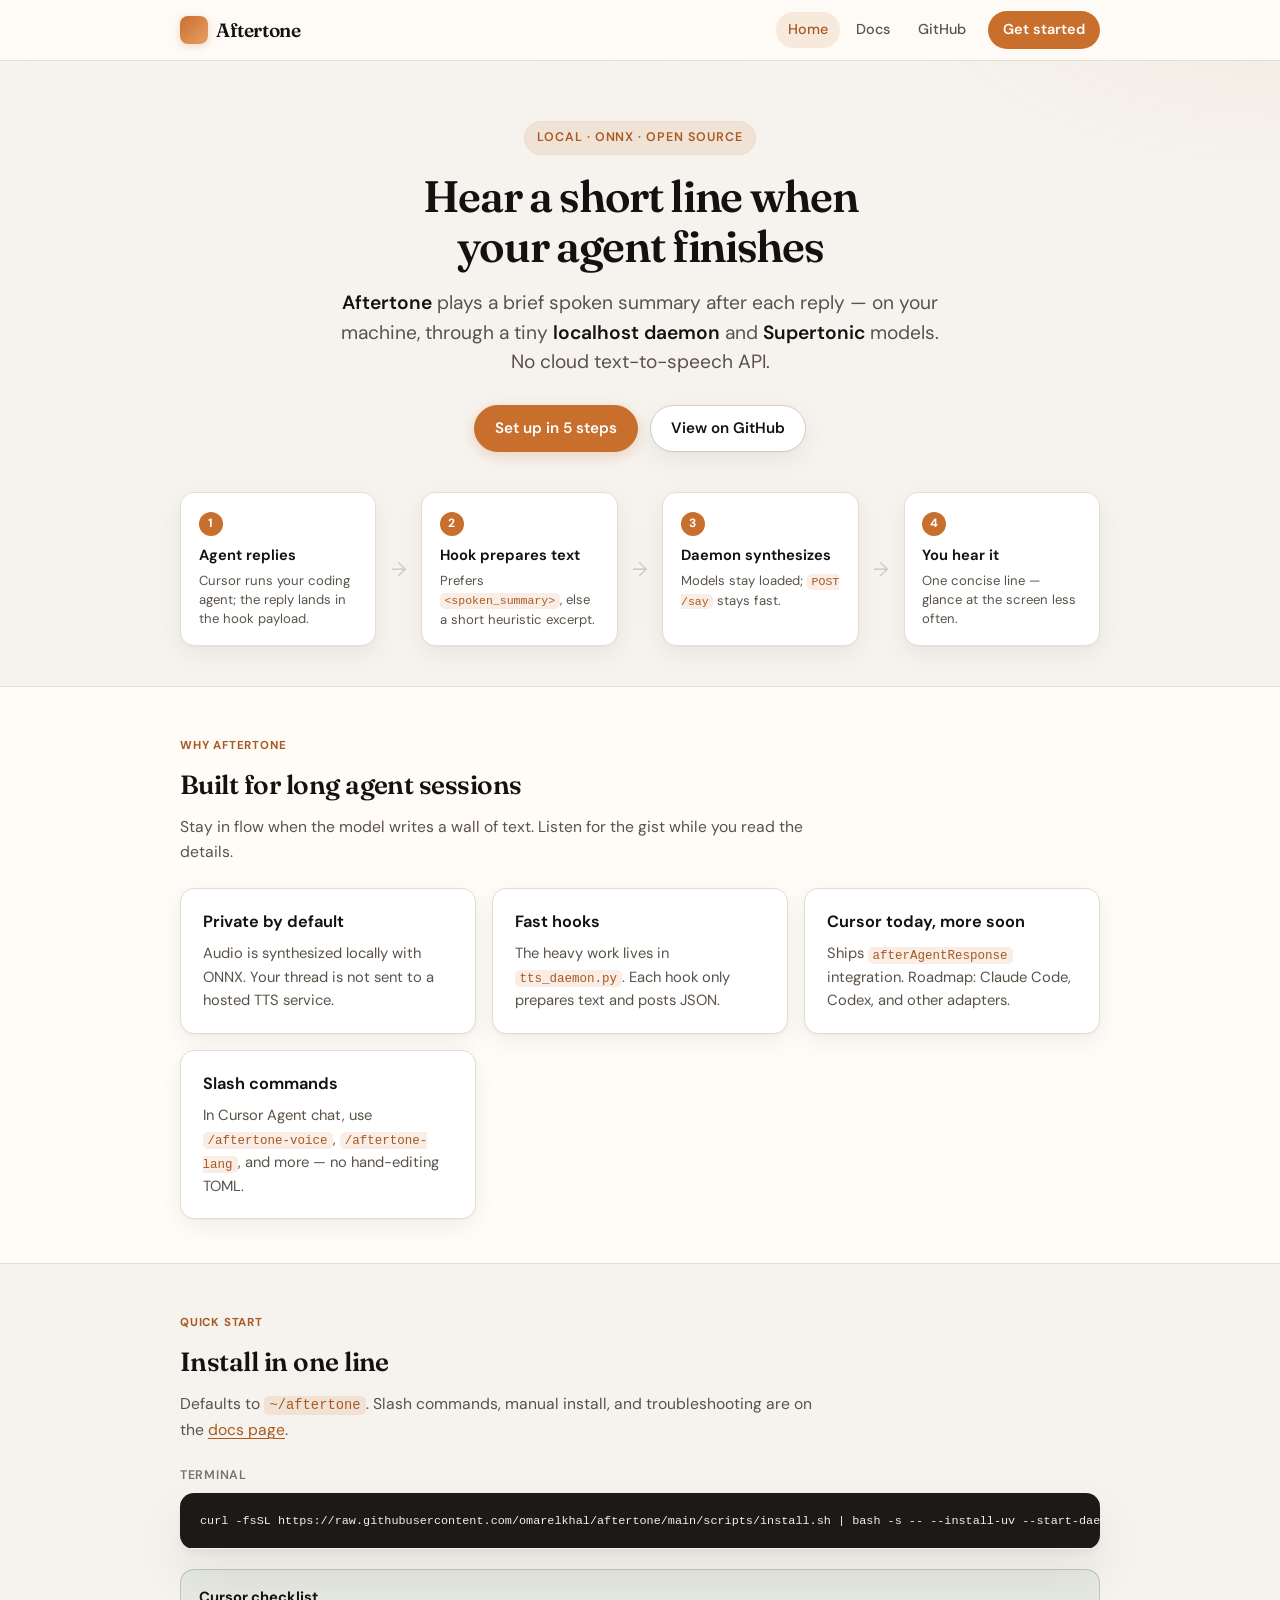
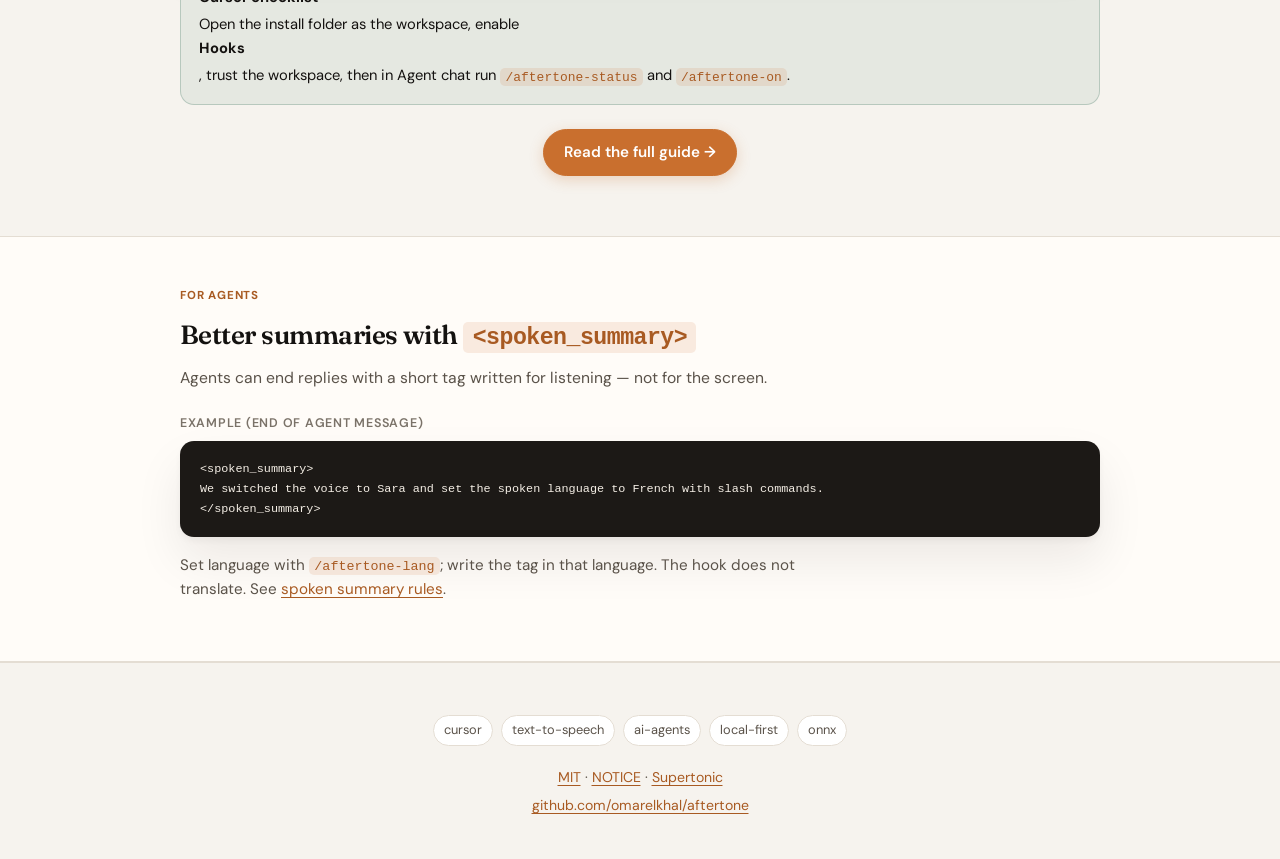
==== docs/index.html @ c8acdc8e "docs: sync README and site with one-line install and slash commands Restore control table and curl i" ====
<!DOCTYPE html>
<html lang="en">
<head>
  <meta charset="utf-8" />
  <meta name="viewport" content="width=device-width, initial-scale=1" />
  <meta name="description" content="Aftertone speaks a short local line after your AI coding agent replies. Cursor hooks, on-device Supertonic ONNX, private and fast." />
  <link rel="canonical" href="https://omarelkhal.github.io/aftertone/" />
  <meta name="theme-color" content="#c96f2e" />
  <title>Aftertone — local voice after your coding agent answers</title>
  <meta property="og:title" content="Aftertone — hear your agent after it answers" />
  <meta property="og:description" content="Local text-to-speech for coding agents. Cursor hooks, Supertonic ONNX on your machine. Open source." />
  <meta property="og:type" content="website" />
  <meta property="og:url" content="https://omarelkhal.github.io/aftertone/" />
  <meta property="og:image" content="https://raw.githubusercontent.com/omarelkhal/aftertone/main/img/aftertone-logo.png" />
  <meta name="twitter:card" content="summary_large_image" />
  <link rel="preconnect" href="https://fonts.googleapis.com" />
  <link rel="preconnect" href="https://fonts.gstatic.com" crossorigin />
  <link href="https://fonts.googleapis.com/css2?family=DM+Sans:ital,opsz,wght@0,9..40,400;0,9..40,500;0,9..40,600;0,9..40,700;1,9..40,400&family=Fraunces:opsz,wght@9..144,500;9..144,600&display=swap" rel="stylesheet" />
  <link rel="stylesheet" href="styles.css" />
  <script type="application/ld+json">
  {"@context":"https://schema.org","@type":"SoftwareApplication","name":"Aftertone","applicationCategory":"DeveloperApplication","operatingSystem":"Linux, macOS, Windows","description":"Optional local text-to-speech after AI coding agents finish a reply. Cursor hooks and a localhost ONNX daemon.","url":"https://omarelkhal.github.io/aftertone/","codeRepository":"https://github.com/omarelkhal/aftertone","license":"https://github.com/omarelkhal/aftertone/blob/main/LICENSE","isAccessibleForFree":true}
  </script>
</head>
<body>
  <header class="site-header">
    <div class="wrap nav">
      <a class="brand" href="index.html">
        <span class="brand-mark" aria-hidden="true"></span>
        Aftertone
      </a>
      <nav class="nav-links" aria-label="Primary">
        <a class="is-active" href="index.html">Home</a>
        <a href="docs.html">Docs</a>
        <a href="https://github.com/omarelkhal/aftertone">GitHub</a>
        <a class="nav-cta" href="docs.html#getting-started">Get started</a>
      </nav>
    </div>
  </header>

  <main>
    <div class="wrap hero">
      <img
        class="hero-logo"
        src="https://raw.githubusercontent.com/omarelkhal/aftertone/main/img/aftertone-logo.png"
        alt="Aftertone"
        width="400"
        height="100"
        loading="eager"
        onerror="this.style.display='none'"
      />
      <p class="hero-badge">Local · ONNX · Open source</p>
      <h1>Hear a short line when your agent finishes</h1>
      <p class="lead">
        <strong>Aftertone</strong> plays a brief spoken summary after each reply — on your machine, through a tiny
        <strong>localhost daemon</strong> and <strong>Supertonic</strong> models. No cloud text-to-speech API.
      </p>
      <div class="cta-row">
        <a class="btn btn-primary" href="docs.html#getting-started">Set up in 5 steps</a>
        <a class="btn btn-ghost" href="https://github.com/omarelkhal/aftertone">View on GitHub</a>
      </div>

      <div class="flow-strip flow-strip--linear" aria-label="How it works">
        <div class="flow-step">
          <span class="flow-step-num">1</span>
          <h3>Agent replies</h3>
          <p>Cursor runs your coding agent; the reply lands in the hook payload.</p>
        </div>
        <span class="flow-arrow" aria-hidden="true">→</span>
        <div class="flow-step">
          <span class="flow-step-num">2</span>
          <h3>Hook prepares text</h3>
          <p>Prefers <code>&lt;spoken_summary&gt;</code>, else a short heuristic excerpt.</p>
        </div>
        <span class="flow-arrow" aria-hidden="true">→</span>
        <div class="flow-step">
          <span class="flow-step-num">3</span>
          <h3>Daemon synthesizes</h3>
          <p>Models stay loaded; <code>POST /say</code> stays fast.</p>
        </div>
        <span class="flow-arrow" aria-hidden="true">→</span>
        <div class="flow-step">
          <span class="flow-step-num">4</span>
          <h3>You hear it</h3>
          <p>One concise line — glance at the screen less often.</p>
        </div>
      </div>
    </div>

    <section class="alt">
      <div class="wrap">
        <div class="section-head">
          <span class="pill">Why Aftertone</span>
          <h2>Built for long agent sessions</h2>
          <p>Stay in flow when the model writes a wall of text. Listen for the gist while you read the details.</p>
        </div>
        <div class="cards">
          <article class="card">
            <h3>Private by default</h3>
            <p>Audio is synthesized locally with ONNX. Your thread is not sent to a hosted TTS service.</p>
          </article>
          <article class="card">
            <h3>Fast hooks</h3>
            <p>The heavy work lives in <code>tts_daemon.py</code>. Each hook only prepares text and posts JSON.</p>
          </article>
          <article class="card">
            <h3>Cursor today, more soon</h3>
            <p>Ships <code>afterAgentResponse</code> integration. Roadmap: Claude Code, Codex, and other adapters.</p>
          </article>
          <article class="card">
            <h3>Slash commands</h3>
            <p>In Cursor Agent chat, use <code>/aftertone-voice</code>, <code>/aftertone-lang</code>, and more — no hand-editing TOML.</p>
          </article>
        </div>
      </div>
    </section>

    <section>
      <div class="wrap">
        <div class="section-head">
          <span class="pill">Quick start</span>
          <h2>Install in one line</h2>
          <p>Defaults to <code>~/aftertone</code>. Slash commands, manual install, and troubleshooting are on the <a href="docs.html">docs page</a>.</p>
        </div>
        <div class="code-block">
          <div class="code-label">Terminal</div>
          <pre><code>curl -fsSL https://raw.githubusercontent.com/omarelkhal/aftertone/main/scripts/install.sh | bash -s -- --install-uv --start-daemon</code></pre>
        </div>
        <div class="callout callout-tip">
          <strong>Cursor checklist</strong>
          Open the install folder as the workspace, enable <strong>Hooks</strong>, trust the workspace, then in Agent chat run <code>/aftertone-status</code> and <code>/aftertone-on</code>.
        </div>
        <p style="text-align: center; margin-top: 1.5rem;">
          <a class="btn btn-primary" href="docs.html">Read the full guide →</a>
        </p>
      </div>
    </section>

    <section class="alt">
      <div class="wrap">
        <div class="section-head">
          <span class="pill">For agents</span>
          <h2>Better summaries with <code>&lt;spoken_summary&gt;</code></h2>
          <p>Agents can end replies with a short tag written for listening — not for the screen.</p>
        </div>
        <div class="code-block">
          <div class="code-label">Example (end of agent message)</div>
          <pre><code>&lt;spoken_summary&gt;
We switched the voice to Sara and set the spoken language to French with slash commands.
&lt;/spoken_summary&gt;</code></pre>
        </div>
        <p style="color: var(--muted); font-size: 0.95rem; max-width: 40rem;">
          Set language with <code>/aftertone-lang</code>; write the tag in that language. The hook does not translate.
          See <a href="docs.html#spoken-summary">spoken summary rules</a>.
        </p>
      </div>
    </section>
  </main>

  <footer class="site-footer">
    <div class="wrap">
      <nav class="topic-tags" aria-label="Topics">
        <a href="https://github.com/topics/cursor">cursor</a>
        <a href="https://github.com/topics/text-to-speech">text-to-speech</a>
        <a href="https://github.com/topics/ai-agents">ai-agents</a>
        <a href="https://github.com/topics/local-first">local-first</a>
        <a href="https://github.com/topics/onnx">onnx</a>
      </nav>
      <p style="margin-top: 1.25rem;">
        <a href="https://github.com/omarelkhal/aftertone/blob/main/LICENSE">MIT</a>
        · <a href="https://github.com/omarelkhal/aftertone/blob/main/NOTICE">NOTICE</a>
        · <a href="https://github.com/supertone-inc/supertonic">Supertonic</a>
      </p>
      <p><a href="https://github.com/omarelkhal/aftertone">github.com/omarelkhal/aftertone</a></p>
    </div>
  </footer>
</body>
</html>
---- docs/styles.css ----
:root {
  --bg: #f6f3ee;
  --bg-elevated: #fffcf8;
  --fg: #141210;
  --muted: #5a5249;
  --muted-soft: #7a7268;
  --accent: #c96f2e;
  --accent-hover: #a85a22;
  --accent-soft: rgba(201, 111, 46, 0.12);
  --accent-glow: rgba(201, 111, 46, 0.25);
  --card: #ffffff;
  --border: #e4ddd3;
  --border-strong: #d4cbc0;
  --code-bg: #1c1916;
  --code-fg: #f5efe6;
  --success: #2d6a4f;
  --radius: 14px;
  --radius-sm: 8px;
  --shadow: 0 1px 2px rgba(20, 18, 16, 0.04), 0 8px 24px rgba(20, 18, 16, 0.06);
  --shadow-lg: 0 4px 6px rgba(20, 18, 16, 0.04), 0 24px 48px rgba(20, 18, 16, 0.08);
  --font: "DM Sans", ui-sans-serif, system-ui, "Segoe UI", Roboto, Ubuntu, sans-serif;
  --font-display: "Fraunces", Georgia, "Times New Roman", serif;
  --mono: ui-monospace, "Cascadia Code", "SF Mono", Menlo, Consolas, monospace;
  --max: 920px;
  --nav-h: 3.75rem;
}

*,
*::before,
*::after {
  box-sizing: border-box;
}

html {
  scroll-behavior: smooth;
}

body {
  margin: 0;
  font-family: var(--font);
  font-size: 1rem;
  background: var(--bg);
  color: var(--fg);
  line-height: 1.6;
  -webkit-font-smoothing: antialiased;
}

body::before {
  content: "";
  position: fixed;
  inset: 0;
  background:
    radial-gradient(ellipse 80% 50% at 50% -20%, var(--accent-glow), transparent 55%),
    radial-gradient(ellipse 60% 40% at 100% 0%, rgba(201, 111, 46, 0.06), transparent 50%);
  pointer-events: none;
  z-index: -1;
}

a {
  color: var(--accent-hover);
  text-decoration-thickness: 1px;
  text-underline-offset: 3px;
}

a:hover {
  color: var(--accent);
}

img {
  max-width: 100%;
  height: auto;
}

.wrap {
  width: min(100% - 2.5rem, var(--max));
  margin-inline: auto;
}

/* Header */
.site-header {
  position: sticky;
  top: 0;
  z-index: 100;
  border-bottom: 1px solid var(--border);
  background: rgba(255, 252, 248, 0.88);
  backdrop-filter: blur(12px);
}

.nav {
  display: flex;
  align-items: center;
  justify-content: space-between;
  gap: 1rem;
  min-height: var(--nav-h);
}

.brand {
  display: flex;
  align-items: center;
  gap: 0.5rem;
  font-family: var(--font-display);
  font-weight: 600;
  font-size: 1.2rem;
  letter-spacing: -0.02em;
  color: var(--fg);
  text-decoration: none;
}

.brand:hover {
  color: var(--accent-hover);
}

.brand-mark {
  width: 28px;
  height: 28px;
  border-radius: 8px;
  background: linear-gradient(135deg, var(--accent), #e8a066);
  box-shadow: 0 2px 8px var(--accent-glow);
}

.nav-links {
  display: flex;
  align-items: center;
  gap: 0.25rem;
  flex-wrap: wrap;
}

.nav-links a {
  padding: 0.4rem 0.75rem;
  border-radius: 999px;
  font-size: 0.9rem;
  font-weight: 500;
  text-decoration: none;
  color: var(--muted);
}

.nav-links a:hover {
  color: var(--fg);
  background: var(--accent-soft);
}

.nav-links a.is-active {
  color: var(--accent-hover);
  background: var(--accent-soft);
}

.nav-cta {
  margin-left: 0.35rem;
  padding: 0.45rem 0.95rem !important;
  background: var(--accent) !important;
  color: #fff !important;
  font-weight: 600 !important;
}

.nav-cta:hover {
  filter: brightness(1.06);
  color: #fff !important;
}

/* Hero */
.hero {
  padding: 3rem 0 2.5rem;
  text-align: center;
}

.hero-logo {
  max-width: min(400px, 88vw);
  margin: 0 auto 1.5rem;
  filter: drop-shadow(0 8px 24px rgba(20, 18, 16, 0.08));
}

.hero-badge {
  display: inline-flex;
  align-items: center;
  gap: 0.4rem;
  font-size: 0.78rem;
  font-weight: 600;
  text-transform: uppercase;
  letter-spacing: 0.08em;
  color: var(--accent-hover);
  background: var(--accent-soft);
  border: 1px solid var(--border);
  padding: 0.35rem 0.75rem;
  border-radius: 999px;
  margin-bottom: 1rem;
}

.hero h1 {
  font-family: var(--font-display);
  font-size: clamp(2rem, 5vw, 2.75rem);
  font-weight: 600;
  letter-spacing: -0.03em;
  line-height: 1.15;
  margin: 0 0 1rem;
  max-width: 18ch;
  margin-inline: auto;
}

.hero .lead {
  font-size: clamp(1.05rem, 2.5vw, 1.2rem);
  color: var(--muted);
  max-width: 38rem;
  margin: 0 auto 1.75rem;
  line-height: 1.55;
}

.hero .lead strong {
  color: var(--fg);
  font-weight: 600;
}

.cta-row {
  display: flex;
  gap: 0.75rem;
  justify-content: center;
  flex-wrap: wrap;
  margin-bottom: 2.5rem;
}

.btn {
  display: inline-flex;
  align-items: center;
  justify-content: center;
  gap: 0.35rem;
  padding: 0.65rem 1.25rem;
  border-radius: 999px;
  font-weight: 600;
  font-size: 0.95rem;
  border: 1px solid transparent;
  text-decoration: none;
  transition: transform 0.15s ease, filter 0.15s ease, box-shadow 0.15s ease;
}

.btn:hover {
  transform: translateY(-1px);
}

.btn-primary {
  background: var(--accent);
  color: #fff;
  border-color: var(--accent);
  box-shadow: 0 4px 14px var(--accent-glow);
}

.btn-primary:hover {
  color: #fff;
  filter: brightness(1.05);
}

.btn-ghost {
  background: var(--card);
  border-color: var(--border-strong);
  color: var(--fg);
  box-shadow: var(--shadow);
}

.btn-ghost:hover {
  border-color: var(--accent);
  color: var(--accent-hover);
}

/* Flow strip */
.flow-strip {
  display: grid;
  grid-template-columns: repeat(auto-fit, minmax(140px, 1fr));
  gap: 0.75rem;
  text-align: left;
  margin-top: 0.5rem;
}

.flow-step {
  background: var(--card);
  border: 1px solid var(--border);
  border-radius: var(--radius);
  padding: 1rem 1.1rem;
  box-shadow: var(--shadow);
  position: relative;
}

.flow-step-num {
  display: inline-flex;
  align-items: center;
  justify-content: center;
  width: 1.5rem;
  height: 1.5rem;
  font-size: 0.75rem;
  font-weight: 700;
  background: var(--accent);
  color: #fff;
  border-radius: 50%;
  margin-bottom: 0.5rem;
}

.flow-step h3 {
  margin: 0 0 0.25rem;
  font-size: 0.92rem;
  font-weight: 650;
}

.flow-step p {
  margin: 0;
  font-size: 0.82rem;
  color: var(--muted);
  line-height: 1.45;
}

.flow-arrow {
  display: none;
}

@media (min-width: 720px) {
  .flow-strip--linear {
    grid-template-columns: 1fr auto 1fr auto 1fr auto 1fr;
    align-items: stretch;
  }

  .flow-arrow {
    display: flex;
    align-items: center;
    color: var(--border-strong);
    font-size: 1.25rem;
    padding: 0 0.15rem;
  }
}

/* Sections */
section {
  padding: 2.75rem 0;
}

section.alt {
  background: var(--bg-elevated);
  border-block: 1px solid var(--border);
}

.section-head {
  margin-bottom: 1.5rem;
}

.section-head h2 {
  font-family: var(--font-display);
  font-size: clamp(1.35rem, 3vw, 1.65rem);
  font-weight: 600;
  letter-spacing: -0.02em;
  margin: 0 0 0.5rem;
}

.section-head p {
  margin: 0;
  color: var(--muted);
  max-width: 40rem;
  font-size: 0.98rem;
}

.pill {
  display: inline-block;
  font-size: 0.72rem;
  font-weight: 700;
  text-transform: uppercase;
  letter-spacing: 0.07em;
  color: var(--accent-hover);
  margin-bottom: 0.5rem;
}

.cards {
  display: grid;
  grid-template-columns: repeat(auto-fit, minmax(260px, 1fr));
  gap: 1rem;
}

.card {
  background: var(--card);
  border: 1px solid var(--border);
  border-radius: var(--radius);
  padding: 1.25rem 1.35rem;
  box-shadow: var(--shadow);
}

.card h3 {
  margin: 0 0 0.45rem;
  font-size: 1.02rem;
  font-weight: 650;
}

.card p {
  margin: 0;
  font-size: 0.92rem;
  color: var(--muted);
}

.card code {
  font-size: 0.85em;
}

/* Code */
pre {
  font-family: var(--mono);
  font-size: 0.84rem;
  background: var(--code-bg);
  color: var(--code-fg);
  padding: 1.1rem 1.25rem;
  border-radius: var(--radius);
  overflow-x: auto;
  margin: 0;
  line-height: 1.5;
  box-shadow: var(--shadow-lg);
}

pre .comment {
  color: #9a8f82;
}

code {
  font-family: var(--mono);
  font-size: 0.88em;
  background: var(--accent-soft);
  color: var(--accent-hover);
  padding: 0.12em 0.4em;
  border-radius: 5px;
}

pre code {
  background: none;
  color: inherit;
  padding: 0;
}

.code-block {
  margin: 1rem 0;
}

.code-label {
  font-size: 0.78rem;
  font-weight: 600;
  text-transform: uppercase;
  letter-spacing: 0.06em;
  color: var(--muted-soft);
  margin-bottom: 0.45rem;
}

/* Steps (docs) */
.steps {
  list-style: none;
  margin: 0;
  padding: 0;
  counter-reset: step;
}

.step {
  counter-increment: step;
  display: grid;
  grid-template-columns: auto 1fr;
  gap: 1rem 1.25rem;
  padding: 1.5rem 0;
  border-bottom: 1px solid var(--border);
}

.step:last-child {
  border-bottom: none;
}

.step::before {
  content: counter(step);
  display: flex;
  align-items: center;
  justify-content: center;
  width: 2.25rem;
  height: 2.25rem;
  font-weight: 700;
  font-size: 0.95rem;
  background: var(--accent);
  color: #fff;
  border-radius: 50%;
  flex-shrink: 0;
}

.step-body h3 {
  margin: 0 0 0.35rem;
  font-size: 1.1rem;
  font-weight: 650;
}

.step-body p {
  margin: 0 0 0.75rem;
  color: var(--muted);
  font-size: 0.95rem;
}

.step-body p:last-child {
  margin-bottom: 0;
}

/* Tables */
.table-wrap {
  overflow-x: auto;
  border: 1px solid var(--border);
  border-radius: var(--radius);
  background: var(--card);
  box-shadow: var(--shadow);
}

table {
  width: 100%;
  border-collapse: collapse;
  font-size: 0.9rem;
}

th,
td {
  padding: 0.75rem 1rem;
  text-align: left;
  border-bottom: 1px solid var(--border);
}

th {
  font-weight: 650;
  background: var(--bg);
  font-size: 0.82rem;
  text-transform: uppercase;
  letter-spacing: 0.04em;
  color: var(--muted);
}

tr:last-child td {
  border-bottom: none;
}

/* Callouts */
.callout {
  border-radius: var(--radius);
  padding: 1rem 1.15rem;
  margin: 1.25rem 0;
  font-size: 0.92rem;
  border: 1px solid var(--border);
}

.callout-tip {
  background: rgba(45, 106, 79, 0.08);
  border-color: rgba(45, 106, 79, 0.25);
}

.callout-warn {
  background: var(--accent-soft);
  border-color: rgba(201, 111, 46, 0.35);
}

.callout strong {
  display: block;
  margin-bottom: 0.25rem;
  color: var(--fg);
}

/* Docs layout */
.docs-layout {
  display: grid;
  gap: 2rem;
  padding: 2rem 0 3rem;
}

@media (min-width: 800px) {
  .docs-layout {
    grid-template-columns: 200px 1fr;
    align-items: start;
  }
}

.docs-sidebar {
  position: sticky;
  top: calc(var(--nav-h) + 1rem);
}

.docs-sidebar nav {
  display: flex;
  flex-direction: column;
  gap: 0.15rem;
  font-size: 0.88rem;
}

.docs-sidebar a {
  padding: 0.35rem 0.6rem;
  border-radius: var(--radius-sm);
  text-decoration: none;
  color: var(--muted);
}

.docs-sidebar a:hover {
  background: var(--accent-soft);
  color: var(--fg);
}

.docs-main h1 {
  font-family: var(--font-display);
  font-size: clamp(1.75rem, 4vw, 2.25rem);
  margin: 0 0 0.5rem;
  letter-spacing: -0.03em;
}

.docs-main .docs-intro {
  color: var(--muted);
  font-size: 1.05rem;
  margin: 0 0 2rem;
  max-width: 42rem;
}

.docs-main h2 {
  font-family: var(--font-display);
  font-size: 1.35rem;
  margin: 2.25rem 0 0.75rem;
  padding-top: 0.5rem;
  scroll-margin-top: calc(var(--nav-h) + 1rem);
}

.docs-main h2:first-of-type {
  margin-top: 0;
}

/* Footer */
.site-footer {
  border-top: 1px solid var(--border);
  padding: 2rem 0 2.5rem;
  font-size: 0.88rem;
  color: var(--muted);
  text-align: center;
}

.site-footer p {
  margin: 0.35rem 0;
}

.topic-tags {
  display: flex;
  flex-wrap: wrap;
  gap: 0.45rem;
  justify-content: center;
  margin: 1.25rem 0 0;
}

.topic-tags a {
  font-size: 0.8rem;
  padding: 0.28rem 0.65rem;
  border-radius: 999px;
  border: 1px solid var(--border);
  background: var(--card);
  text-decoration: none;
  color: var(--muted);
}

.topic-tags a:hover {
  border-color: var(--accent);
  color: var(--accent-hover);
}

/* Page hero (docs) */
.page-hero {
  padding: 2rem 0 1rem;
  border-bottom: 1px solid var(--border);
  background: var(--bg-elevated);
}

.page-hero h1 {
  font-family: var(--font-display);
  font-size: clamp(1.65rem, 4vw, 2rem);
  margin: 0 0 0.4rem;
}

.page-hero p {
  margin: 0;
  color: var(--muted);
  max-width: 36rem;
}
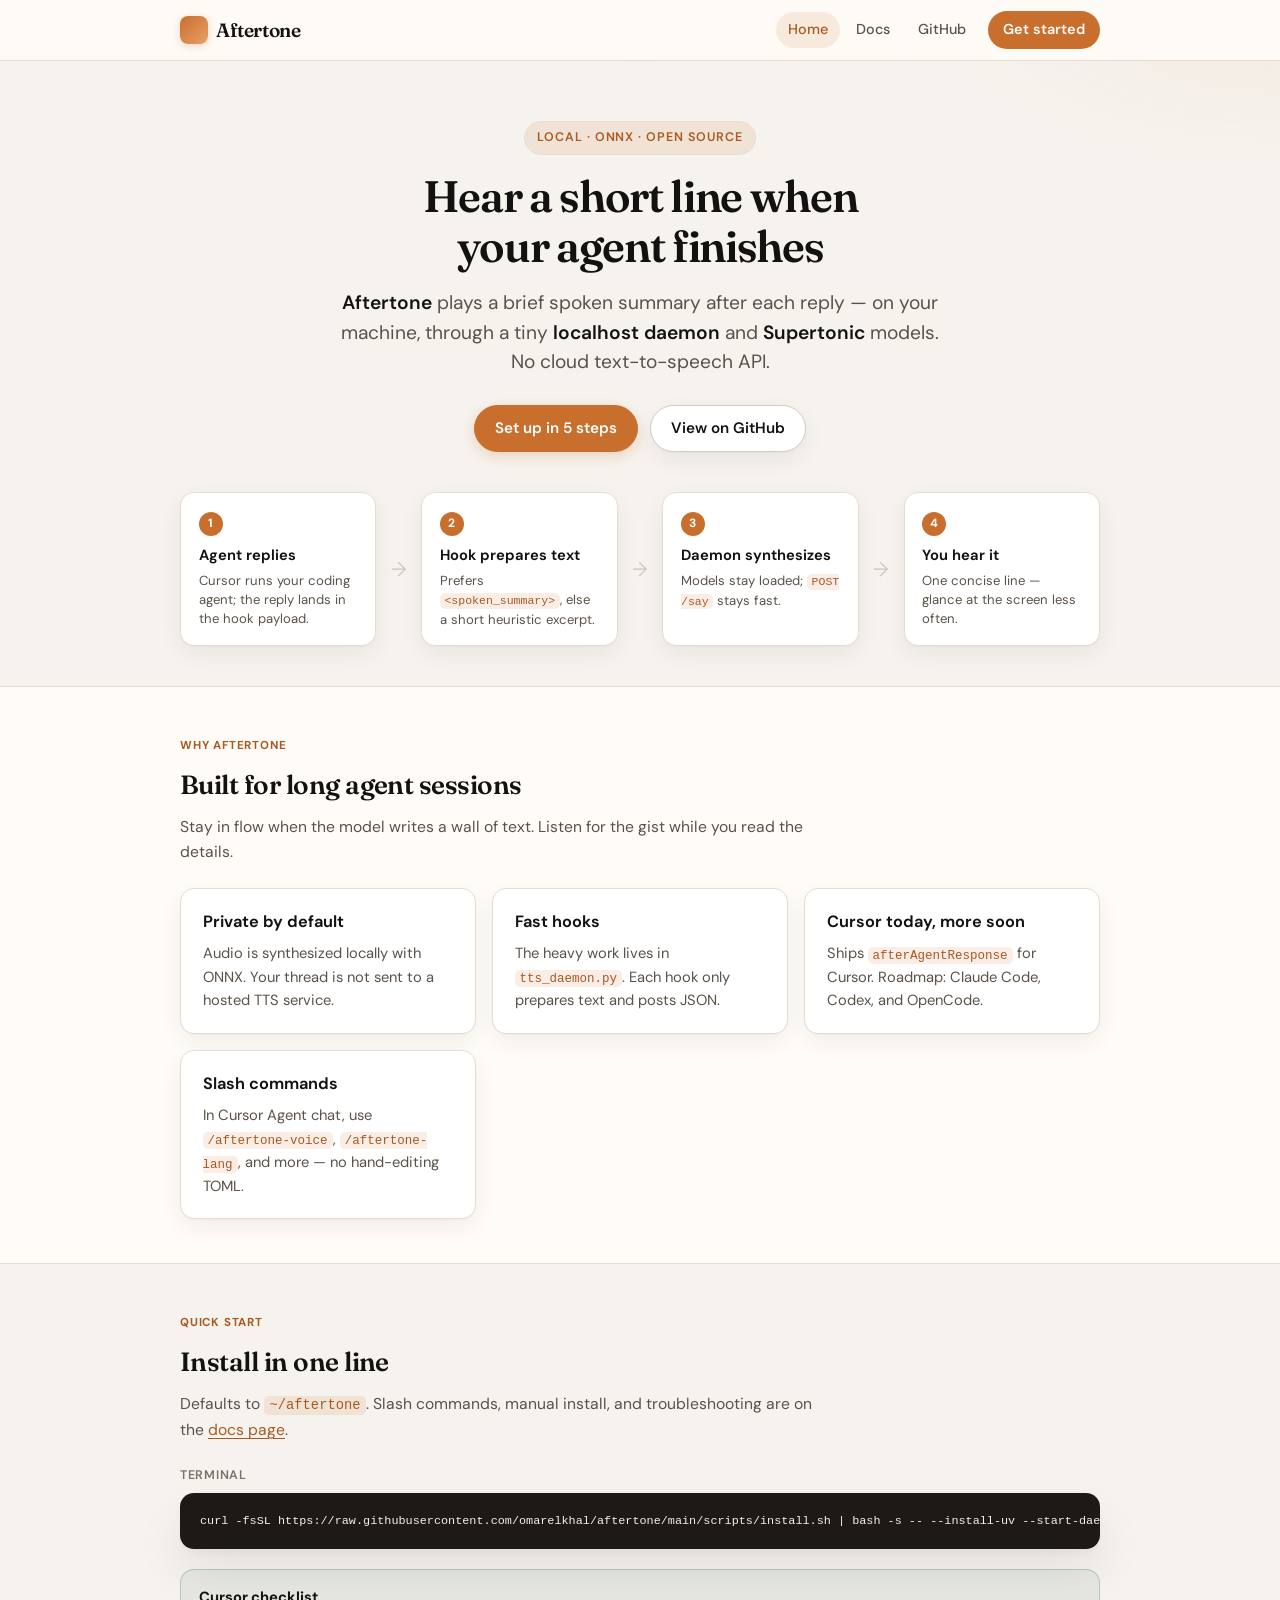
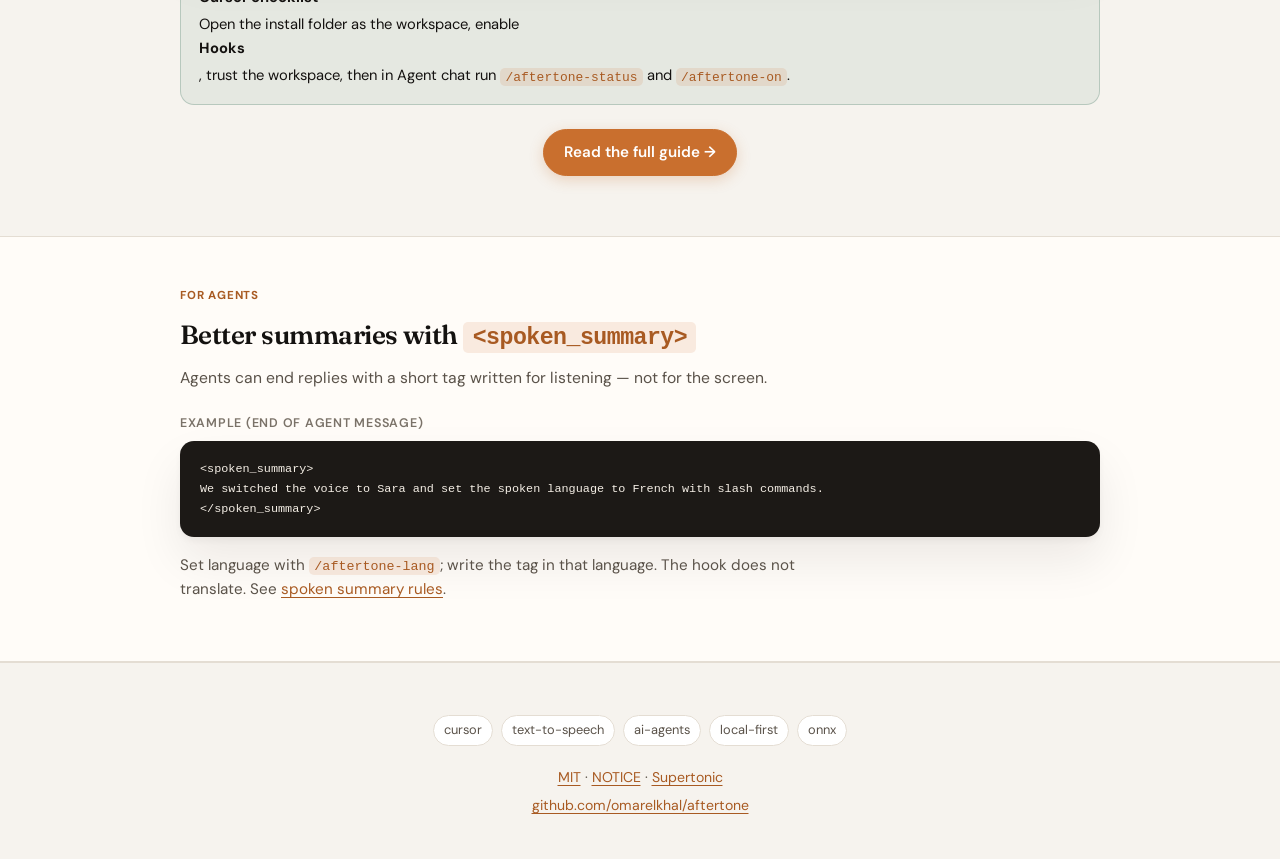
==== commit 89075b53: "docs: trim Works with grid to four AI coding agents Keep Cursor, Claude Code, Codex, and OpenCode in" ====
--- a/docs/index.html
+++ b/docs/index.html
@@ -104,7 +104,7 @@
           </article>
           <article class="card">
             <h3>Cursor today, more soon</h3>
-            <p>Ships <code>afterAgentResponse</code> integration. Roadmap: Claude Code, Codex, and other adapters.</p>
+            <p>Ships <code>afterAgentResponse</code> for Cursor. Roadmap: Claude Code, Codex, and OpenCode.</p>
           </article>
           <article class="card">
             <h3>Slash commands</h3>
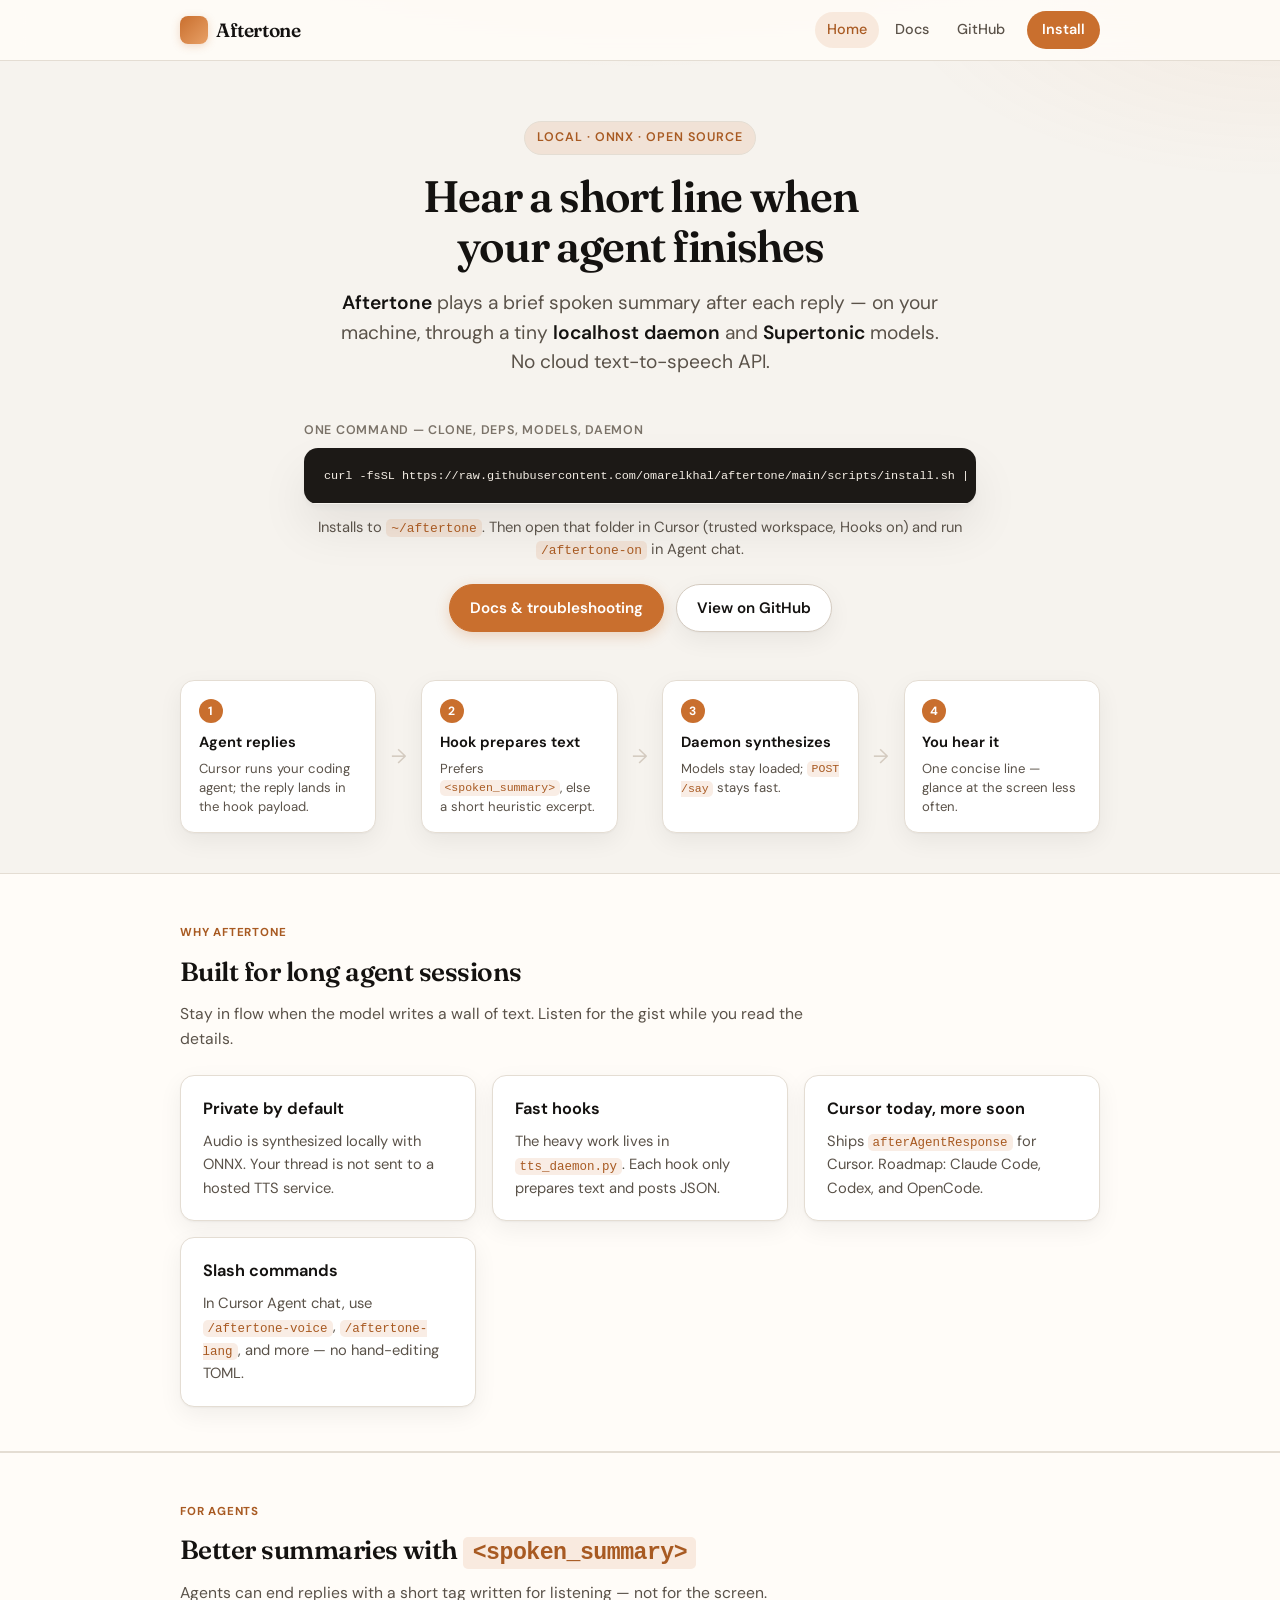
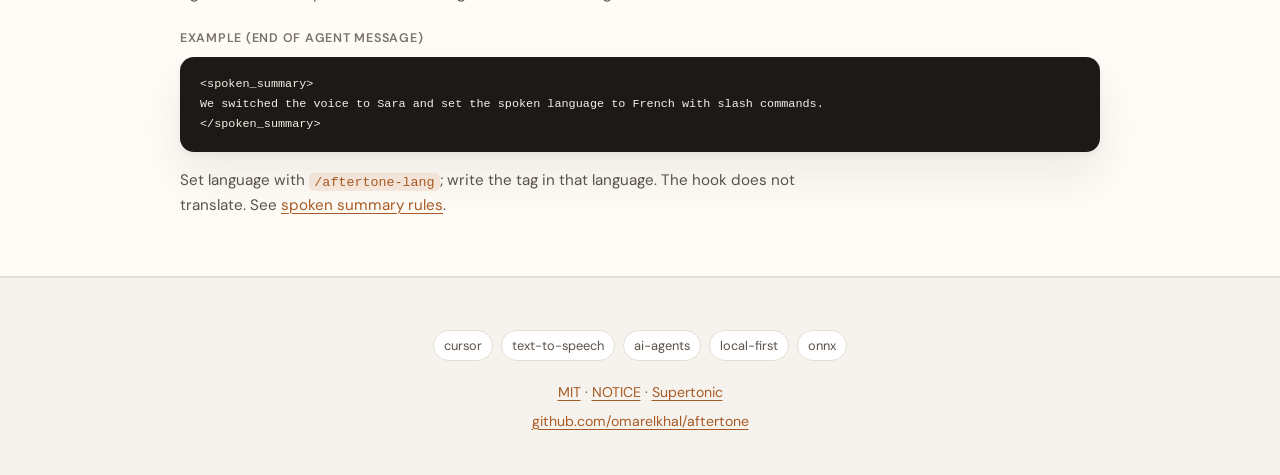
==== commit f4702d18: "docs(site): center logo and single curl install on home Hero shows one install command; remove dupli" ====
--- a/docs/index.html
+++ b/docs/index.html
@@ -32,7 +32,7 @@
         <a class="is-active" href="index.html">Home</a>
         <a href="docs.html">Docs</a>
         <a href="https://github.com/omarelkhal/aftertone">GitHub</a>
-        <a class="nav-cta" href="docs.html#getting-started">Get started</a>
+        <a class="nav-cta" href="#install">Install</a>
       </nav>
     </div>
   </header>
@@ -54,8 +54,20 @@
         <strong>Aftertone</strong> plays a brief spoken summary after each reply — on your machine, through a tiny
         <strong>localhost daemon</strong> and <strong>Supertonic</strong> models. No cloud text-to-speech API.
       </p>
+
+      <div class="hero-install" id="install">
+        <div class="code-block">
+          <div class="code-label">One command — clone, deps, models, daemon</div>
+          <pre><code>curl -fsSL https://raw.githubusercontent.com/omarelkhal/aftertone/main/scripts/install.sh | bash -s -- --install-uv --start-daemon</code></pre>
+        </div>
+        <p class="hero-install-note">
+          Installs to <code>~/aftertone</code>. Then open that folder in Cursor (trusted workspace, Hooks on) and run
+          <code>/aftertone-on</code> in Agent chat.
+        </p>
+      </div>
+
       <div class="cta-row">
-        <a class="btn btn-primary" href="docs.html#getting-started">Set up in 5 steps</a>
+        <a class="btn btn-primary" href="docs.html#getting-started">Docs &amp; troubleshooting</a>
         <a class="btn btn-ghost" href="https://github.com/omarelkhal/aftertone">View on GitHub</a>
       </div>
 
@@ -114,27 +126,6 @@
       </div>
     </section>
 
-    <section>
-      <div class="wrap">
-        <div class="section-head">
-          <span class="pill">Quick start</span>
-          <h2>Install in one line</h2>
-          <p>Defaults to <code>~/aftertone</code>. Slash commands, manual install, and troubleshooting are on the <a href="docs.html">docs page</a>.</p>
-        </div>
-        <div class="code-block">
-          <div class="code-label">Terminal</div>
-          <pre><code>curl -fsSL https://raw.githubusercontent.com/omarelkhal/aftertone/main/scripts/install.sh | bash -s -- --install-uv --start-daemon</code></pre>
-        </div>
-        <div class="callout callout-tip">
-          <strong>Cursor checklist</strong>
-          Open the install folder as the workspace, enable <strong>Hooks</strong>, trust the workspace, then in Agent chat run <code>/aftertone-status</code> and <code>/aftertone-on</code>.
-        </div>
-        <p style="text-align: center; margin-top: 1.5rem;">
-          <a class="btn btn-primary" href="docs.html">Read the full guide →</a>
-        </p>
-      </div>
-    </section>
-
     <section class="alt">
       <div class="wrap">
         <div class="section-head">
--- a/docs/styles.css
+++ b/docs/styles.css
@@ -159,14 +159,38 @@
 
 /* Hero */
 .hero {
+  display: flex;
+  flex-direction: column;
+  align-items: center;
   padding: 3rem 0 2.5rem;
   text-align: center;
 }
 
 .hero-logo {
+  display: block;
   max-width: min(400px, 88vw);
+  width: 100%;
+  height: auto;
   margin: 0 auto 1.5rem;
   filter: drop-shadow(0 8px 24px rgba(20, 18, 16, 0.08));
+}
+
+.hero-install {
+  width: min(100%, 42rem);
+  margin: 0 auto 1.5rem;
+  text-align: left;
+}
+
+.hero-install .code-block {
+  margin-bottom: 0.75rem;
+}
+
+.hero-install-note {
+  margin: 0;
+  font-size: 0.92rem;
+  color: var(--muted);
+  line-height: 1.5;
+  text-align: center;
 }
 
 .hero-badge {
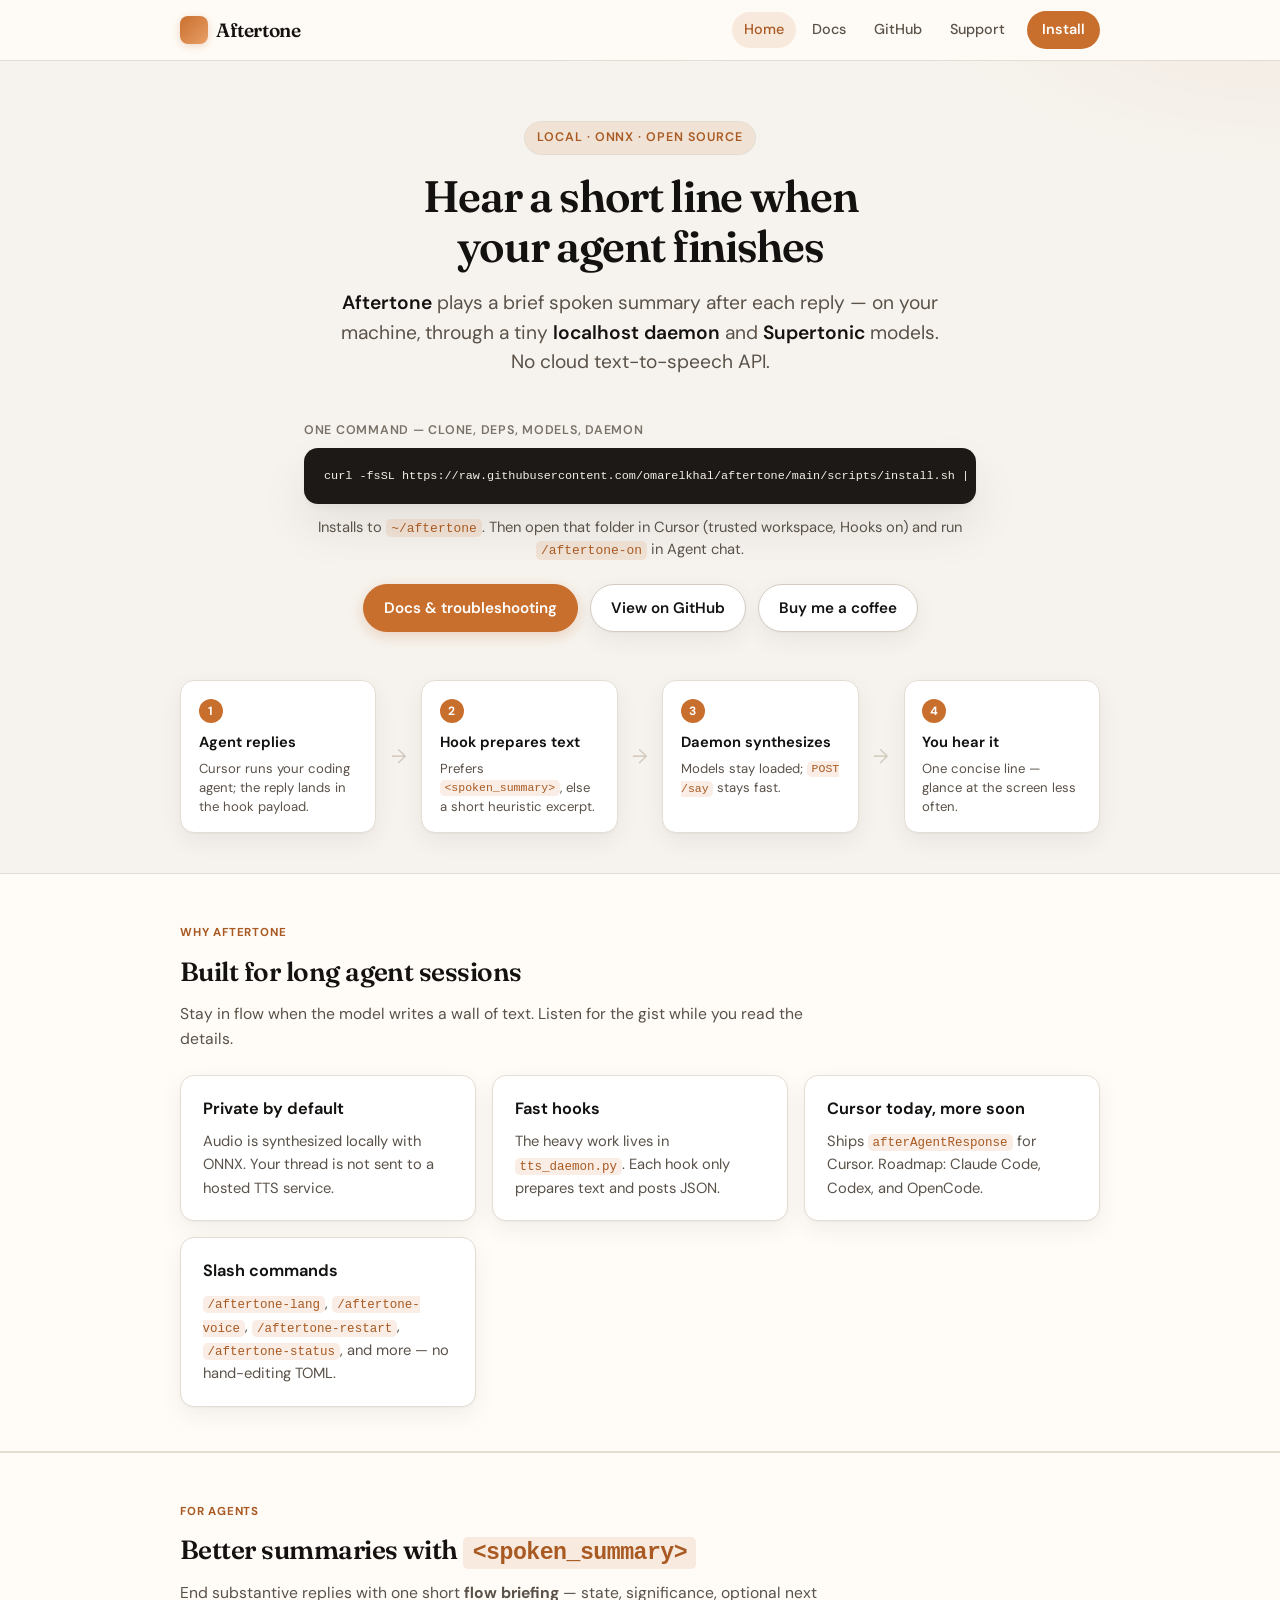
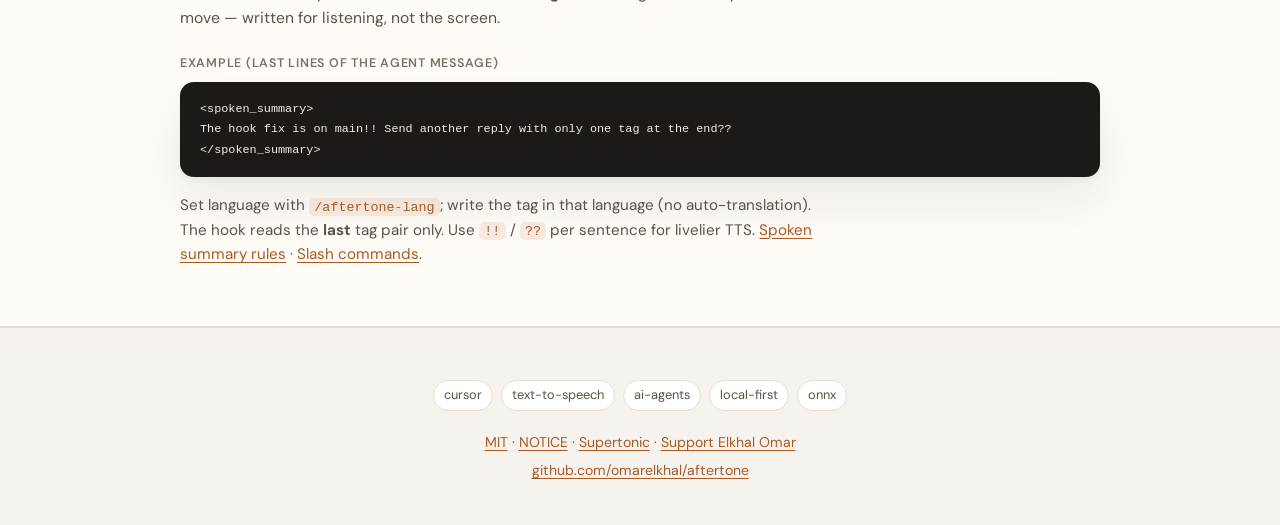
==== commit d7fff5b8: "Add Buy Me a Coffee support links for project maintenance. README, GitHub FUNDING.yml (Sponsor butto" ====
--- a/docs/index.html
+++ b/docs/index.html
@@ -32,6 +32,7 @@
         <a class="is-active" href="index.html">Home</a>
         <a href="docs.html">Docs</a>
         <a href="https://github.com/omarelkhal/aftertone">GitHub</a>
+        <a href="https://buymeacoffee.com/elkhalomar" rel="noopener noreferrer">Support</a>
         <a class="nav-cta" href="#install">Install</a>
       </nav>
     </div>
@@ -69,6 +70,7 @@
       <div class="cta-row">
         <a class="btn btn-primary" href="docs.html#getting-started">Docs &amp; troubleshooting</a>
         <a class="btn btn-ghost" href="https://github.com/omarelkhal/aftertone">View on GitHub</a>
+        <a class="btn btn-ghost" href="https://buymeacoffee.com/elkhalomar" rel="noopener noreferrer">Buy me a coffee</a>
       </div>
 
       <div class="flow-strip flow-strip--linear" aria-label="How it works">
@@ -120,7 +122,7 @@
           </article>
           <article class="card">
             <h3>Slash commands</h3>
-            <p>In Cursor Agent chat, use <code>/aftertone-voice</code>, <code>/aftertone-lang</code>, and more — no hand-editing TOML.</p>
+            <p><code>/aftertone-lang</code>, <code>/aftertone-voice</code>, <code>/aftertone-restart</code>, <code>/aftertone-status</code>, and more — no hand-editing TOML.</p>
           </article>
         </div>
       </div>
@@ -131,17 +133,18 @@
         <div class="section-head">
           <span class="pill">For agents</span>
           <h2>Better summaries with <code>&lt;spoken_summary&gt;</code></h2>
-          <p>Agents can end replies with a short tag written for listening — not for the screen.</p>
+          <p>End substantive replies with one short <strong>flow briefing</strong> — state, significance, optional next move — written for listening, not the screen.</p>
         </div>
         <div class="code-block">
-          <div class="code-label">Example (end of agent message)</div>
+          <div class="code-label">Example (last lines of the agent message)</div>
           <pre><code>&lt;spoken_summary&gt;
-We switched the voice to Sara and set the spoken language to French with slash commands.
+The hook fix is on main!! Send another reply with only one tag at the end??
 &lt;/spoken_summary&gt;</code></pre>
         </div>
         <p style="color: var(--muted); font-size: 0.95rem; max-width: 40rem;">
-          Set language with <code>/aftertone-lang</code>; write the tag in that language. The hook does not translate.
-          See <a href="docs.html#spoken-summary">spoken summary rules</a>.
+          Set language with <code>/aftertone-lang</code>; write the tag in that language (no auto-translation).
+          The hook reads the <strong>last</strong> tag pair only. Use <code>!!</code> / <code>??</code> per sentence for livelier TTS.
+          <a href="docs.html#spoken-summary">Spoken summary rules</a> · <a href="docs.html#slash-commands">Slash commands</a>.
         </p>
       </div>
     </section>
@@ -160,6 +163,7 @@
         <a href="https://github.com/omarelkhal/aftertone/blob/main/LICENSE">MIT</a>
         · <a href="https://github.com/omarelkhal/aftertone/blob/main/NOTICE">NOTICE</a>
         · <a href="https://github.com/supertone-inc/supertonic">Supertonic</a>
+        · <a href="https://buymeacoffee.com/elkhalomar" rel="noopener noreferrer">Support Elkhal Omar</a>
       </p>
       <p><a href="https://github.com/omarelkhal/aftertone">github.com/omarelkhal/aftertone</a></p>
     </div>
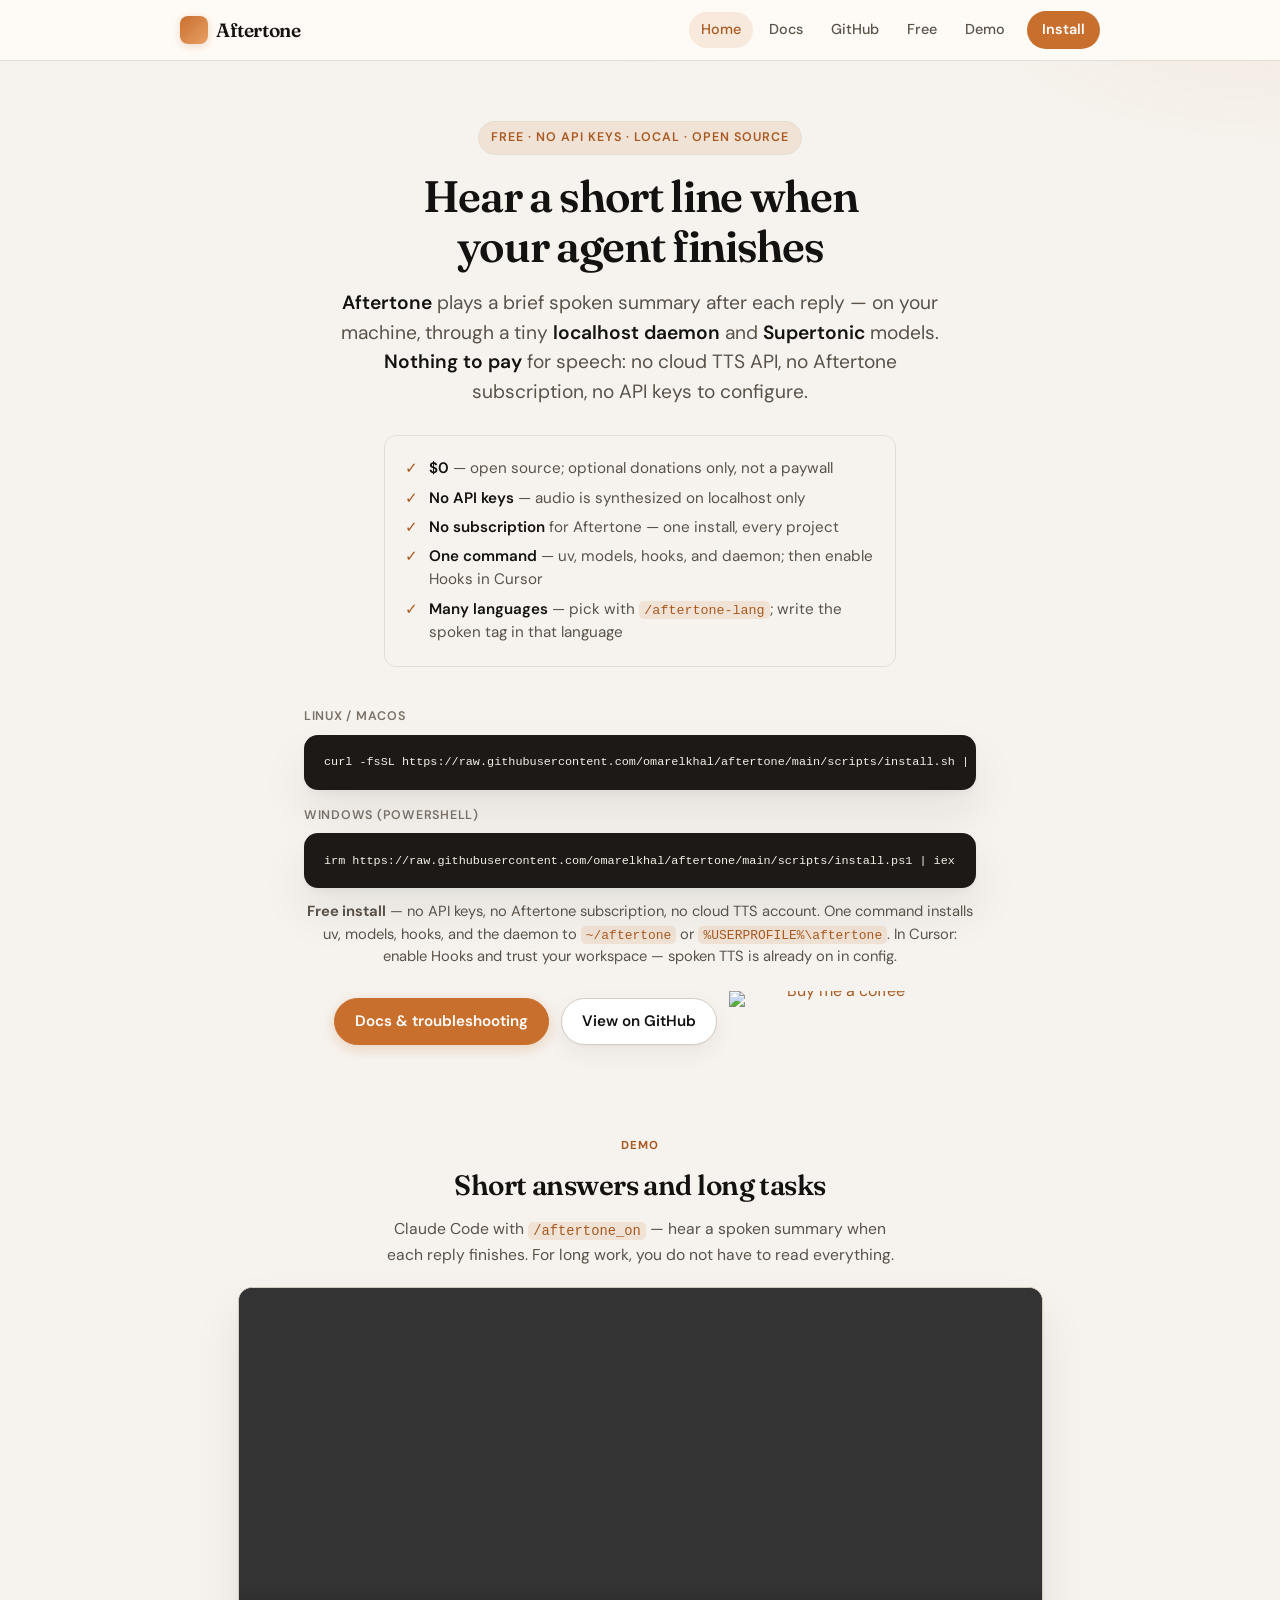
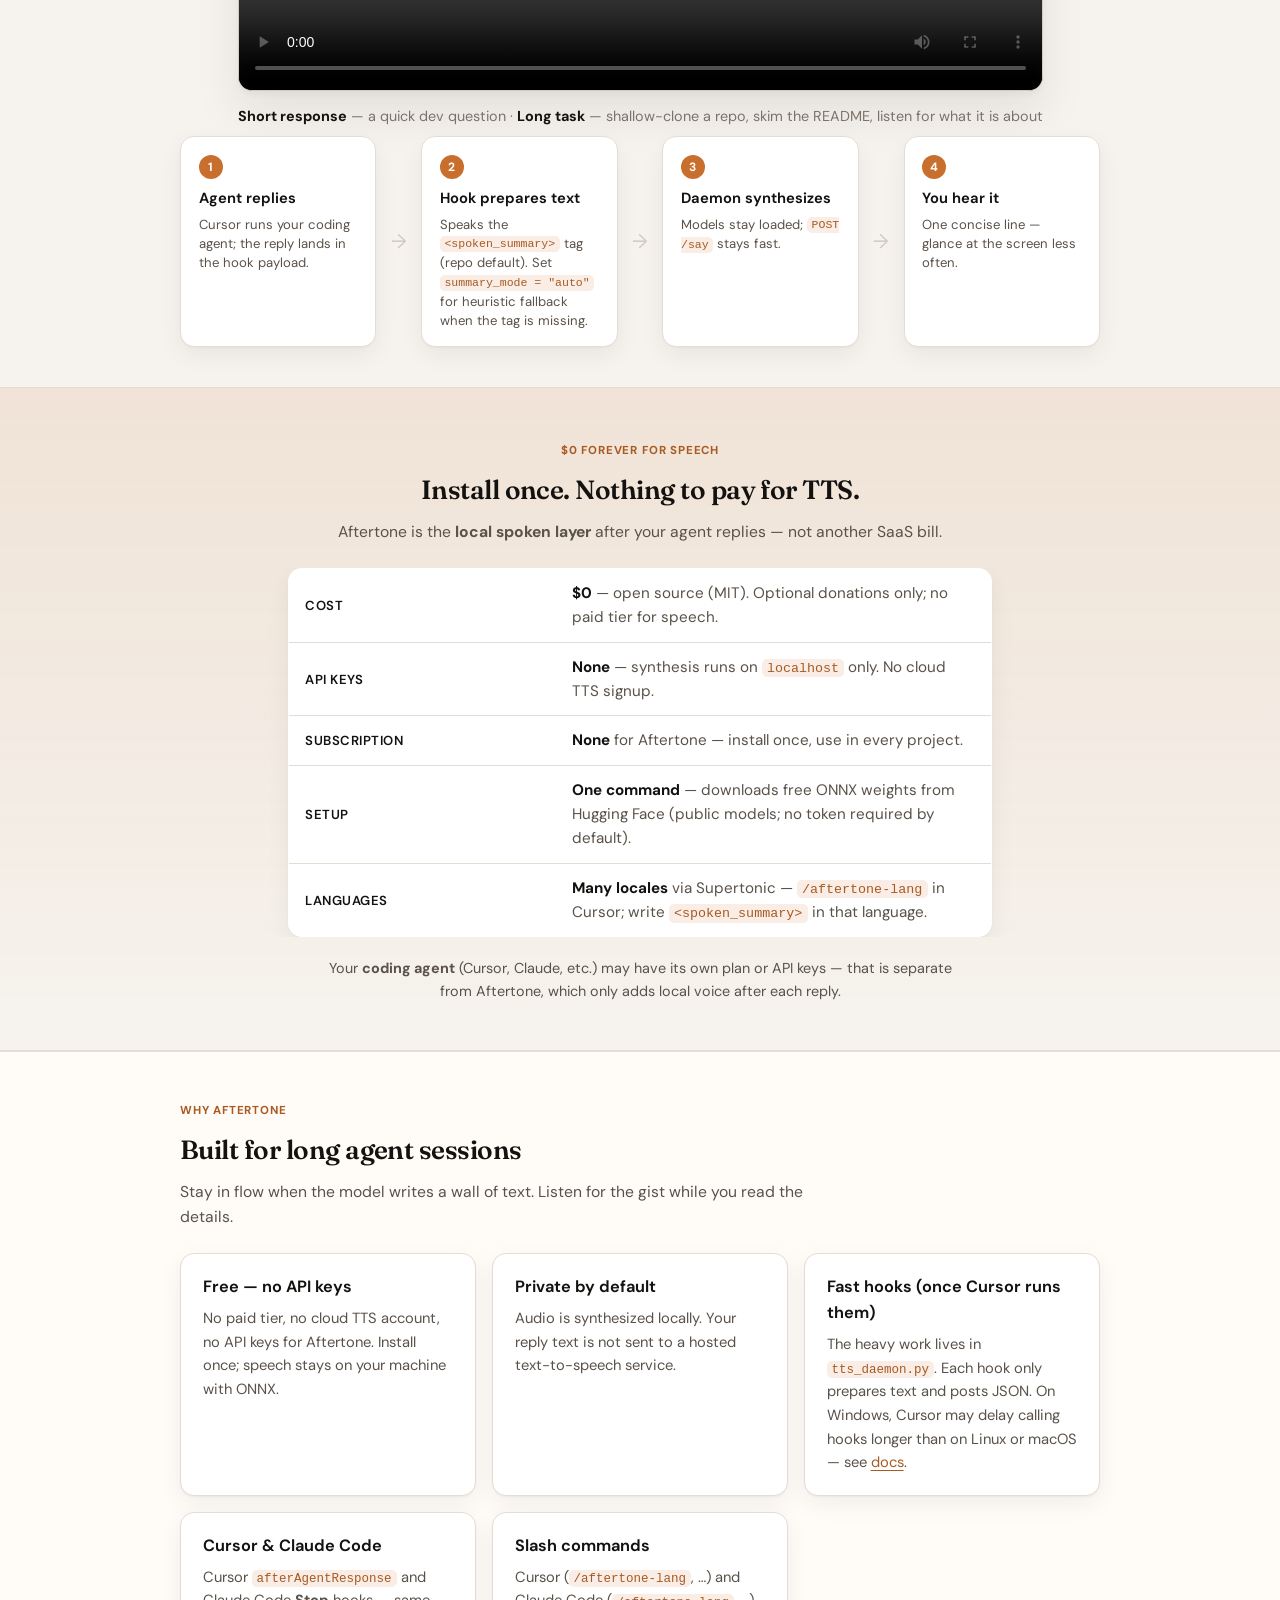
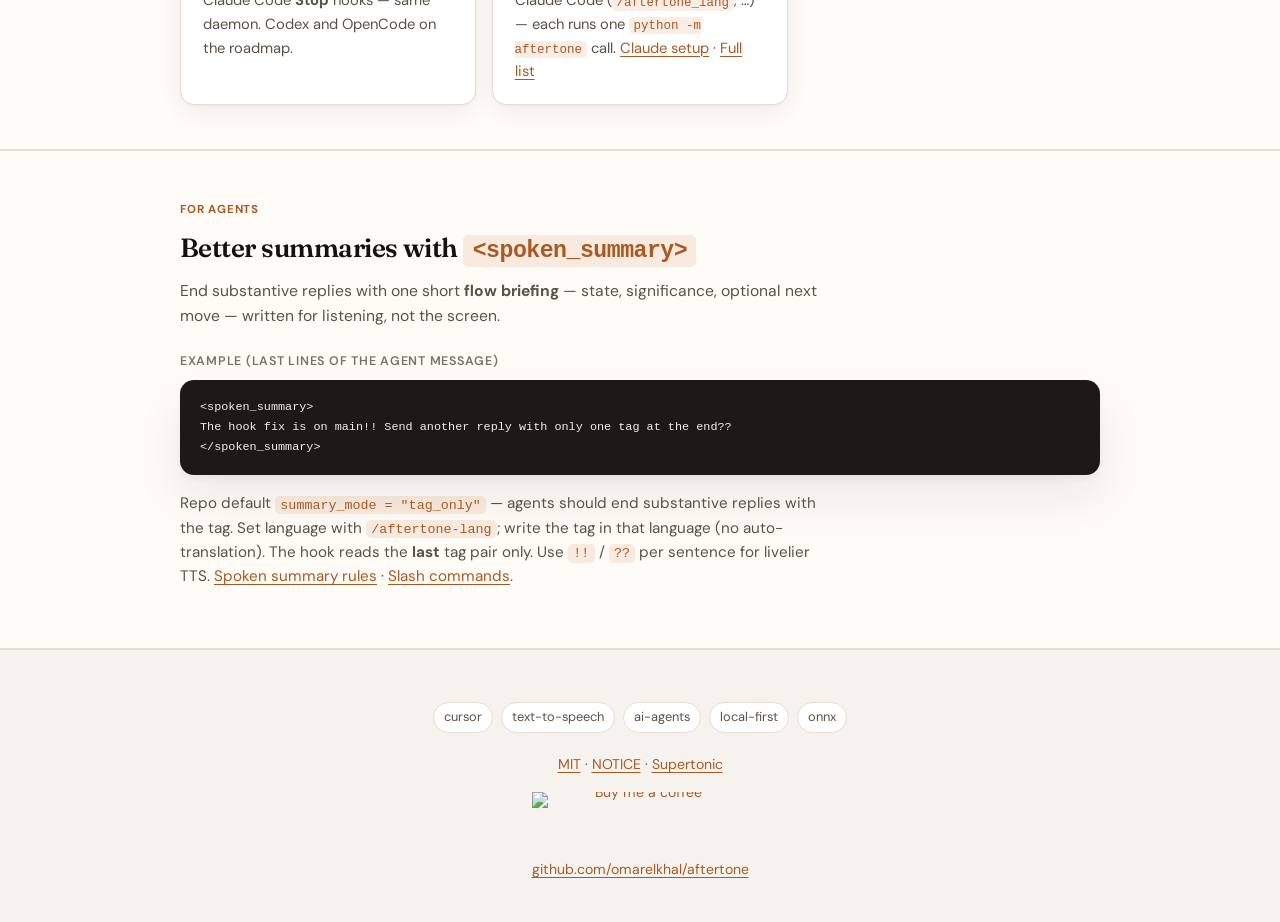
==== commit c10688a3: "docs: add demo video to site and README Ship docs/demo.mp4 on GitHub Pages with a hero demo section," ====
--- a/docs/index.html
+++ b/docs/index.html
@@ -3,12 +3,12 @@
 <head>
   <meta charset="utf-8" />
   <meta name="viewport" content="width=device-width, initial-scale=1" />
-  <meta name="description" content="Aftertone speaks a short local line after your AI coding agent replies. Cursor hooks, on-device Supertonic ONNX, private and fast." />
+  <meta name="description" content="Free local TTS after your coding agent replies. No API keys, no subscription, no cloud TTS — one install command. Cursor hooks and Supertonic ONNX on your machine." />
   <link rel="canonical" href="https://omarelkhal.github.io/aftertone/" />
   <meta name="theme-color" content="#c96f2e" />
-  <title>Aftertone — local voice after your coding agent answers</title>
+  <title>Aftertone — free local voice after your coding agent answers</title>
   <meta property="og:title" content="Aftertone — hear your agent after it answers" />
-  <meta property="og:description" content="Local text-to-speech for coding agents. Cursor hooks, Supertonic ONNX on your machine. Open source." />
+  <meta property="og:description" content="Free local TTS for coding agents. No API keys or subscription — install once and hear short summaries. Cursor hooks, Supertonic ONNX on your machine." />
   <meta property="og:type" content="website" />
   <meta property="og:url" content="https://omarelkhal.github.io/aftertone/" />
   <meta property="og:image" content="https://raw.githubusercontent.com/omarelkhal/aftertone/main/img/aftertone-logo.png" />
@@ -18,7 +18,7 @@
   <link href="https://fonts.googleapis.com/css2?family=DM+Sans:ital,opsz,wght@0,9..40,400;0,9..40,500;0,9..40,600;0,9..40,700;1,9..40,400&family=Fraunces:opsz,wght@9..144,500;9..144,600&display=swap" rel="stylesheet" />
   <link rel="stylesheet" href="styles.css" />
   <script type="application/ld+json">
-  {"@context":"https://schema.org","@type":"SoftwareApplication","name":"Aftertone","applicationCategory":"DeveloperApplication","operatingSystem":"Linux, macOS, Windows","description":"Optional local text-to-speech after AI coding agents finish a reply. Cursor hooks and a localhost ONNX daemon.","url":"https://omarelkhal.github.io/aftertone/","codeRepository":"https://github.com/omarelkhal/aftertone","license":"https://github.com/omarelkhal/aftertone/blob/main/LICENSE","isAccessibleForFree":true}
+  {"@context":"https://schema.org","@type":"SoftwareApplication","name":"Aftertone","applicationCategory":"DeveloperApplication","operatingSystem":"Linux, macOS, Windows","description":"Free local text-to-speech after AI coding agents finish a reply. No API keys or subscription; one install command. Cursor hooks and a localhost ONNX daemon.","url":"https://omarelkhal.github.io/aftertone/","codeRepository":"https://github.com/omarelkhal/aftertone","license":"https://github.com/omarelkhal/aftertone/blob/main/LICENSE","isAccessibleForFree":true,"offers":{"@type":"Offer","price":"0","priceCurrency":"USD"}}
   </script>
 </head>
 <body>
@@ -32,7 +32,8 @@
         <a class="is-active" href="index.html">Home</a>
         <a href="docs.html">Docs</a>
         <a href="https://github.com/omarelkhal/aftertone">GitHub</a>
-        <a href="https://buymeacoffee.com/elkhalomar" rel="noopener noreferrer">Support</a>
+        <a href="#free">Free</a>
+        <a href="#demo">Demo</a>
         <a class="nav-cta" href="#install">Install</a>
       </nav>
     </div>
@@ -49,29 +50,71 @@
         loading="eager"
         onerror="this.style.display='none'"
       />
-      <p class="hero-badge">Local · ONNX · Open source</p>
+      <p class="hero-badge">Free · No API keys · Local · Open source</p>
       <h1>Hear a short line when your agent finishes</h1>
       <p class="lead">
         <strong>Aftertone</strong> plays a brief spoken summary after each reply — on your machine, through a tiny
-        <strong>localhost daemon</strong> and <strong>Supertonic</strong> models. No cloud text-to-speech API.
+        <strong>localhost daemon</strong> and <strong>Supertonic</strong> models. <strong>Nothing to pay</strong> for speech:
+        no cloud TTS API, no Aftertone subscription, no API keys to configure.
       </p>
+      <ul class="value-props" aria-label="Why Aftertone is free to run">
+        <li><strong>$0</strong> — open source; optional donations only, not a paywall</li>
+        <li><strong>No API keys</strong> — audio is synthesized on localhost only</li>
+        <li><strong>No subscription</strong> for Aftertone — one install, every project</li>
+        <li><strong>One command</strong> — uv, models, hooks, and daemon; then enable Hooks in Cursor</li>
+        <li><strong>Many languages</strong> — pick with <code>/aftertone-lang</code>; write the spoken tag in that language</li>
+      </ul>
 
       <div class="hero-install" id="install">
         <div class="code-block">
-          <div class="code-label">One command — clone, deps, models, daemon</div>
+          <div class="code-label">Linux / macOS</div>
           <pre><code>curl -fsSL https://raw.githubusercontent.com/omarelkhal/aftertone/main/scripts/install.sh | bash -s -- --install-uv --start-daemon</code></pre>
         </div>
+        <div class="code-block" style="margin-top: 1rem;">
+          <div class="code-label">Windows (PowerShell)</div>
+          <pre><code>irm https://raw.githubusercontent.com/omarelkhal/aftertone/main/scripts/install.ps1 | iex</code></pre>
+        </div>
         <p class="hero-install-note">
-          Installs to <code>~/aftertone</code>. Then open that folder in Cursor (trusted workspace, Hooks on) and run
-          <code>/aftertone-on</code> in Agent chat.
+          <strong>Free install</strong> — no API keys, no Aftertone subscription, no cloud TTS account.
+          One command installs uv, models, hooks, and the daemon to <code>~/aftertone</code> or <code>%USERPROFILE%\aftertone</code>.
+          In Cursor: enable Hooks and trust your workspace — spoken TTS is already on in config.
         </p>
       </div>
 
       <div class="cta-row">
         <a class="btn btn-primary" href="docs.html#getting-started">Docs &amp; troubleshooting</a>
         <a class="btn btn-ghost" href="https://github.com/omarelkhal/aftertone">View on GitHub</a>
-        <a class="btn btn-ghost" href="https://buymeacoffee.com/elkhalomar" rel="noopener noreferrer">Buy me a coffee</a>
-      </div>
+        <a class="bmc-btn" href="https://buymeacoffee.com/elkhalomar" rel="noopener noreferrer" target="_blank">
+          <img src="https://cdn.buymeacoffee.com/buttons/v2/default-yellow.png" alt="Buy me a coffee" width="217" height="60" loading="lazy" />
+        </a>
+      </div>
+
+      <section class="demo-section" id="demo" aria-labelledby="demo-heading">
+        <div class="section-head">
+          <span class="pill">Demo</span>
+          <h2 id="demo-heading">Short answers and long tasks</h2>
+          <p>Claude Code with <code>/aftertone_on</code> — hear a spoken summary when each reply finishes. For long work, you do not have to read everything.</p>
+        </div>
+        <div class="demo-video-wrap">
+          <video
+            controls
+            playsinline
+            preload="metadata"
+            width="920"
+            aria-label="Aftertone demo: quick question and clone-repo task with local spoken summaries"
+          >
+            <source src="demo.mp4" type="video/mp4" />
+            <p>
+              Your browser does not support HTML5 video.
+              <a href="demo.mp4">Download the demo (MP4)</a>.
+            </p>
+          </video>
+        </div>
+        <p class="demo-caption">
+          <strong>Short response</strong> — a quick dev question ·
+          <strong>Long task</strong> — shallow-clone a repo, skim the README, listen for what it is about
+        </p>
+      </section>
 
       <div class="flow-strip flow-strip--linear" aria-label="How it works">
         <div class="flow-step">
@@ -83,7 +126,7 @@
         <div class="flow-step">
           <span class="flow-step-num">2</span>
           <h3>Hook prepares text</h3>
-          <p>Prefers <code>&lt;spoken_summary&gt;</code>, else a short heuristic excerpt.</p>
+          <p>Speaks the <code>&lt;spoken_summary&gt;</code> tag (repo default). Set <code>summary_mode = "auto"</code> for heuristic fallback when the tag is missing.</p>
         </div>
         <span class="flow-arrow" aria-hidden="true">→</span>
         <div class="flow-step">
@@ -100,6 +143,45 @@
       </div>
     </div>
 
+    <section class="free-section" id="free">
+      <div class="wrap">
+        <div class="section-head">
+          <span class="pill">$0 forever for speech</span>
+          <h2>Install once. Nothing to pay for TTS.</h2>
+          <p>Aftertone is the <strong>local spoken layer</strong> after your agent replies — not another SaaS bill.</p>
+        </div>
+        <div class="free-table-wrap">
+          <table class="free-table" aria-label="Aftertone cost and requirements">
+            <tbody>
+              <tr>
+                <th scope="row">Cost</th>
+                <td><strong>$0</strong> — open source (MIT). Optional donations only; no paid tier for speech.</td>
+              </tr>
+              <tr>
+                <th scope="row">API keys</th>
+                <td><strong>None</strong> — synthesis runs on <code>localhost</code> only. No cloud TTS signup.</td>
+              </tr>
+              <tr>
+                <th scope="row">Subscription</th>
+                <td><strong>None</strong> for Aftertone — install once, use in every project.</td>
+              </tr>
+              <tr>
+                <th scope="row">Setup</th>
+                <td><strong>One command</strong> — downloads free ONNX weights from Hugging Face (public models; no token required by default).</td>
+              </tr>
+              <tr>
+                <th scope="row">Languages</th>
+                <td><strong>Many locales</strong> via Supertonic — <code>/aftertone-lang</code> in Cursor; write <code>&lt;spoken_summary&gt;</code> in that language.</td>
+              </tr>
+            </tbody>
+          </table>
+        </div>
+        <p class="free-note">
+          Your <strong>coding agent</strong> (Cursor, Claude, etc.) may have its own plan or API keys — that is separate from Aftertone, which only adds local voice after each reply.
+        </p>
+      </div>
+    </section>
+
     <section class="alt">
       <div class="wrap">
         <div class="section-head">
@@ -109,20 +191,24 @@
         </div>
         <div class="cards">
           <article class="card">
+            <h3>Free — no API keys</h3>
+            <p>No paid tier, no cloud TTS account, no API keys for Aftertone. Install once; speech stays on your machine with ONNX.</p>
+          </article>
+          <article class="card">
             <h3>Private by default</h3>
-            <p>Audio is synthesized locally with ONNX. Your thread is not sent to a hosted TTS service.</p>
-          </article>
-          <article class="card">
-            <h3>Fast hooks</h3>
-            <p>The heavy work lives in <code>tts_daemon.py</code>. Each hook only prepares text and posts JSON.</p>
-          </article>
-          <article class="card">
-            <h3>Cursor today, more soon</h3>
-            <p>Ships <code>afterAgentResponse</code> for Cursor. Roadmap: Claude Code, Codex, and OpenCode.</p>
+            <p>Audio is synthesized locally. Your reply text is not sent to a hosted text-to-speech service.</p>
+          </article>
+          <article class="card">
+            <h3>Fast hooks (once Cursor runs them)</h3>
+            <p>The heavy work lives in <code>tts_daemon.py</code>. Each hook only prepares text and posts JSON. On Windows, Cursor may delay calling hooks longer than on Linux or macOS — see <a href="docs.html#windows-hook-latency">docs</a>.</p>
+          </article>
+          <article class="card">
+            <h3>Cursor &amp; Claude Code</h3>
+            <p>Cursor <code>afterAgentResponse</code> and Claude Code <strong>Stop</strong> hooks — same daemon. Codex and OpenCode on the roadmap.</p>
           </article>
           <article class="card">
             <h3>Slash commands</h3>
-            <p><code>/aftertone-lang</code>, <code>/aftertone-voice</code>, <code>/aftertone-restart</code>, <code>/aftertone-status</code>, and more — no hand-editing TOML.</p>
+            <p>Cursor (<code>/aftertone-lang</code>, …) and Claude Code (<code>/aftertone_lang</code>, …) — each runs one <code>python -m aftertone</code> call. <a href="docs.html#slash-claude">Claude setup</a> · <a href="docs.html#slash-commands">Full list</a></p>
           </article>
         </div>
       </div>
@@ -142,7 +228,7 @@
 &lt;/spoken_summary&gt;</code></pre>
         </div>
         <p style="color: var(--muted); font-size: 0.95rem; max-width: 40rem;">
-          Set language with <code>/aftertone-lang</code>; write the tag in that language (no auto-translation).
+          Repo default <code>summary_mode = "tag_only"</code> — agents should end substantive replies with the tag. Set language with <code>/aftertone-lang</code>; write the tag in that language (no auto-translation).
           The hook reads the <strong>last</strong> tag pair only. Use <code>!!</code> / <code>??</code> per sentence for livelier TTS.
           <a href="docs.html#spoken-summary">Spoken summary rules</a> · <a href="docs.html#slash-commands">Slash commands</a>.
         </p>
@@ -163,7 +249,11 @@
         <a href="https://github.com/omarelkhal/aftertone/blob/main/LICENSE">MIT</a>
         · <a href="https://github.com/omarelkhal/aftertone/blob/main/NOTICE">NOTICE</a>
         · <a href="https://github.com/supertone-inc/supertonic">Supertonic</a>
-        · <a href="https://buymeacoffee.com/elkhalomar" rel="noopener noreferrer">Support Elkhal Omar</a>
+      </p>
+      <p class="footer-bmc">
+        <a class="bmc-btn" href="https://buymeacoffee.com/elkhalomar" rel="noopener noreferrer" target="_blank">
+          <img src="https://cdn.buymeacoffee.com/buttons/v2/default-yellow.png" alt="Buy me a coffee" width="217" height="60" loading="lazy" />
+        </a>
       </p>
       <p><a href="https://github.com/omarelkhal/aftertone">github.com/omarelkhal/aftertone</a></p>
     </div>
--- a/docs/styles.css
+++ b/docs/styles.css
@@ -193,6 +193,112 @@
   text-align: center;
 }
 
+.value-props {
+  list-style: none;
+  margin: 0 auto 1.5rem;
+  padding: 1rem 1.25rem;
+  max-width: 32rem;
+  text-align: left;
+  background: var(--surface);
+  border: 1px solid var(--border);
+  border-radius: 12px;
+  font-size: 0.95rem;
+  line-height: 1.55;
+  color: var(--muted);
+}
+
+.value-props li {
+  margin: 0.35rem 0;
+  padding-left: 1.5rem;
+  position: relative;
+}
+
+.value-props li::before {
+  content: "✓";
+  position: absolute;
+  left: 0;
+  color: var(--accent-hover);
+  font-weight: 700;
+}
+
+.value-props strong {
+  color: var(--fg);
+  font-weight: 600;
+}
+
+.free-section {
+  padding: 3rem 0;
+  background: linear-gradient(180deg, var(--accent-soft) 0%, transparent 100%);
+  border-block: 1px solid var(--border);
+}
+
+.free-section .section-head {
+  text-align: center;
+  margin-inline: auto;
+}
+
+.free-section .section-head h2 {
+  max-width: none;
+}
+
+.free-section .section-head p {
+  margin-inline: auto;
+}
+
+.free-table-wrap {
+  overflow-x: auto;
+  margin-top: 1.5rem;
+}
+
+.free-table {
+  width: 100%;
+  max-width: 44rem;
+  margin: 0 auto;
+  border-collapse: collapse;
+  font-size: 0.95rem;
+  background: var(--card);
+  border: 1px solid var(--border);
+  border-radius: var(--radius);
+  box-shadow: var(--shadow);
+  overflow: hidden;
+}
+
+.free-table th,
+.free-table td {
+  padding: 0.75rem 1rem;
+  text-align: left;
+  border-bottom: 1px solid var(--border);
+}
+
+.free-table tr:last-child th,
+.free-table tr:last-child td {
+  border-bottom: none;
+}
+
+.free-table th {
+  width: 38%;
+  font-weight: 600;
+  color: var(--fg);
+  background: var(--surface);
+}
+
+.free-table td {
+  color: var(--muted);
+}
+
+.free-table td strong {
+  color: var(--fg);
+}
+
+.free-note {
+  max-width: 40rem;
+  margin: 1.25rem auto 0;
+  font-size: 0.9rem;
+  color: var(--muted);
+  text-align: center;
+  line-height: 1.55;
+}
+
 .hero-badge {
   display: inline-flex;
   align-items: center;
@@ -237,8 +343,33 @@
   display: flex;
   gap: 0.75rem;
   justify-content: center;
+  align-items: center;
   flex-wrap: wrap;
   margin-bottom: 2.5rem;
+}
+
+.bmc-btn {
+  display: inline-flex;
+  line-height: 0;
+  text-decoration: none;
+  border-radius: 10px;
+  transition: transform 0.15s ease, filter 0.15s ease;
+}
+
+.bmc-btn:hover {
+  transform: translateY(-1px);
+  filter: brightness(1.03);
+}
+
+.bmc-btn img {
+  display: block;
+  height: 60px;
+  width: auto;
+}
+
+.footer-bmc {
+  margin-top: 1.25rem;
+  text-align: center;
 }
 
 .btn {
@@ -692,3 +823,53 @@
   color: var(--muted);
   max-width: 36rem;
 }
+
+/* Demo video */
+.demo-section {
+  margin: 2.5rem 0 0;
+  padding: 0;
+}
+
+.demo-section .section-head {
+  text-align: center;
+  margin-bottom: 1.25rem;
+}
+
+.demo-section .section-head h2 {
+  font-family: var(--font-display);
+  font-size: clamp(1.35rem, 3vw, 1.75rem);
+  margin: 0 0 0.5rem;
+}
+
+.demo-section .section-head p {
+  margin: 0 auto;
+  color: var(--muted);
+  max-width: 32rem;
+  font-size: 0.98rem;
+}
+
+.demo-video-wrap {
+  border-radius: var(--radius);
+  overflow: hidden;
+  box-shadow: var(--shadow-lg);
+  border: 1px solid var(--border-strong);
+  background: var(--code-bg);
+}
+
+.demo-video-wrap video {
+  display: block;
+  width: 100%;
+  height: auto;
+  vertical-align: middle;
+}
+
+.demo-caption {
+  margin: 0.85rem 0 0;
+  text-align: center;
+  font-size: 0.9rem;
+  color: var(--muted-soft);
+}
+
+.demo-caption strong {
+  color: var(--fg);
+}
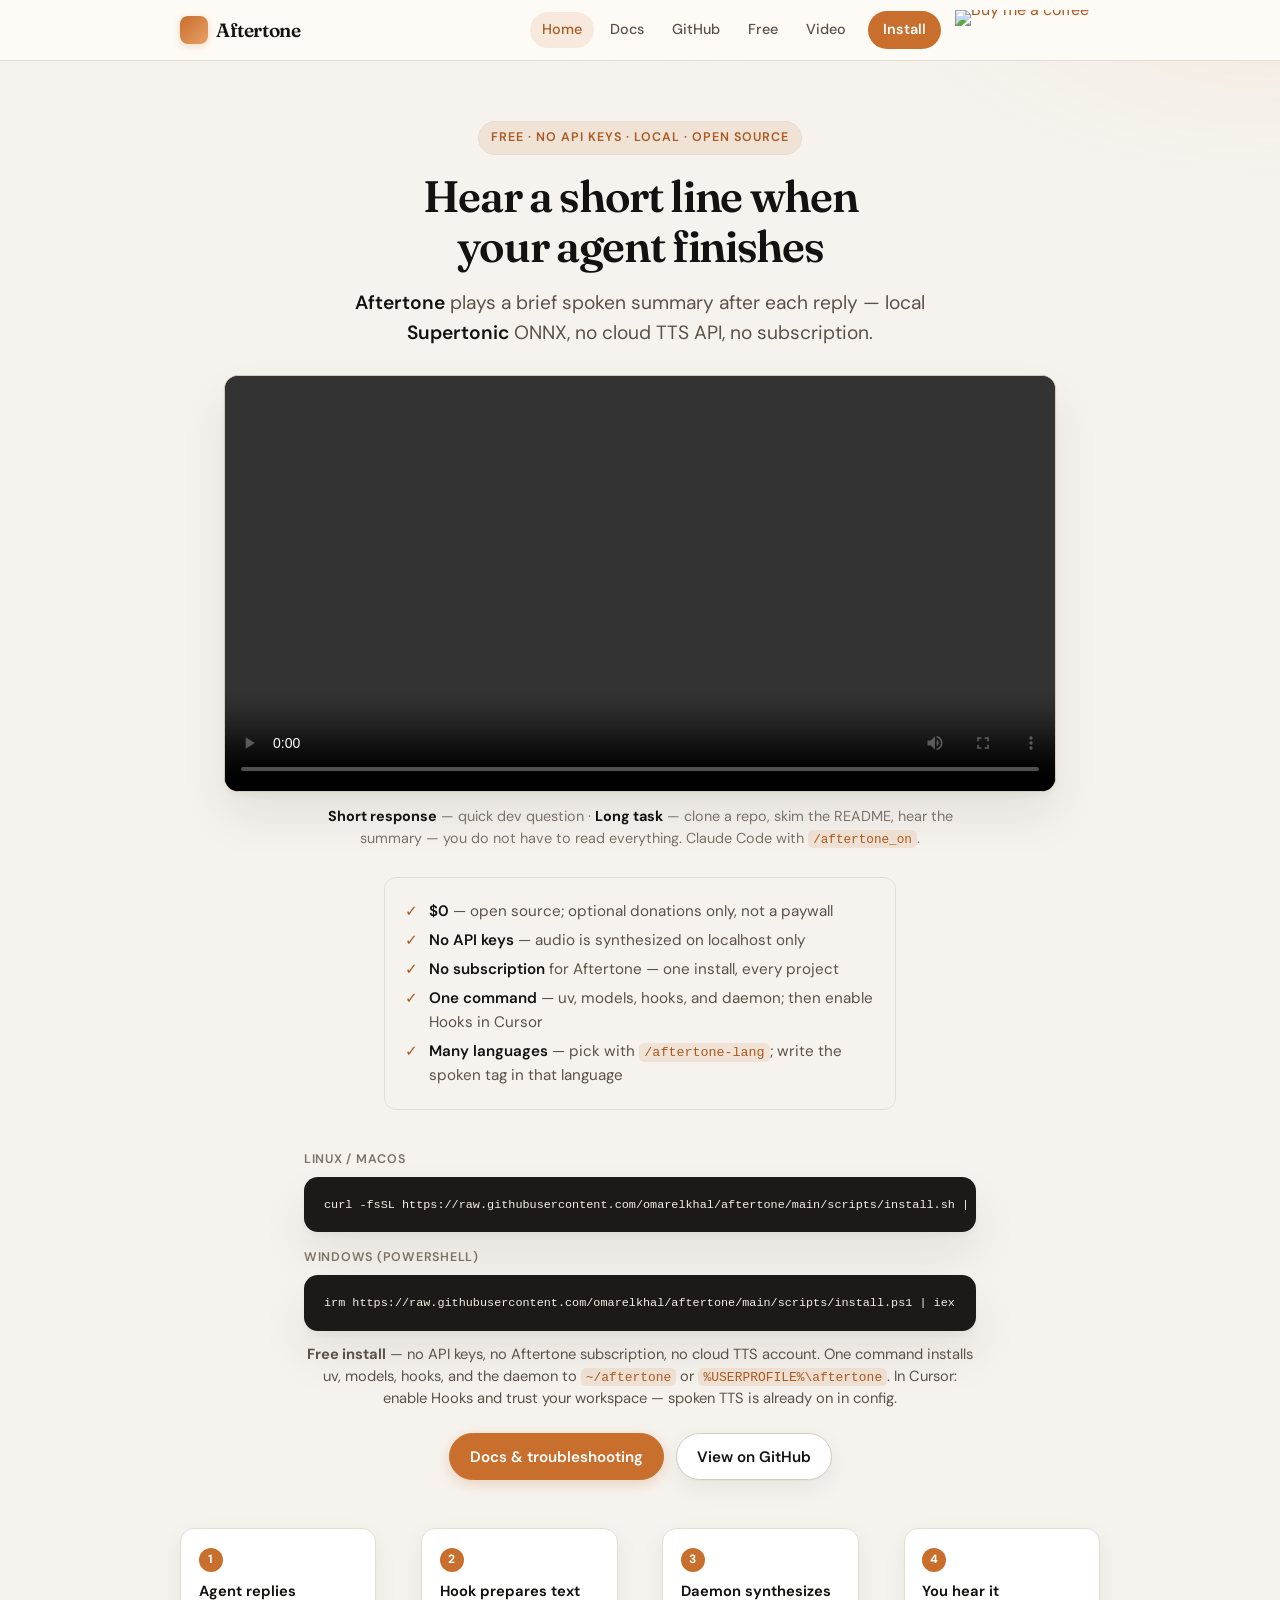
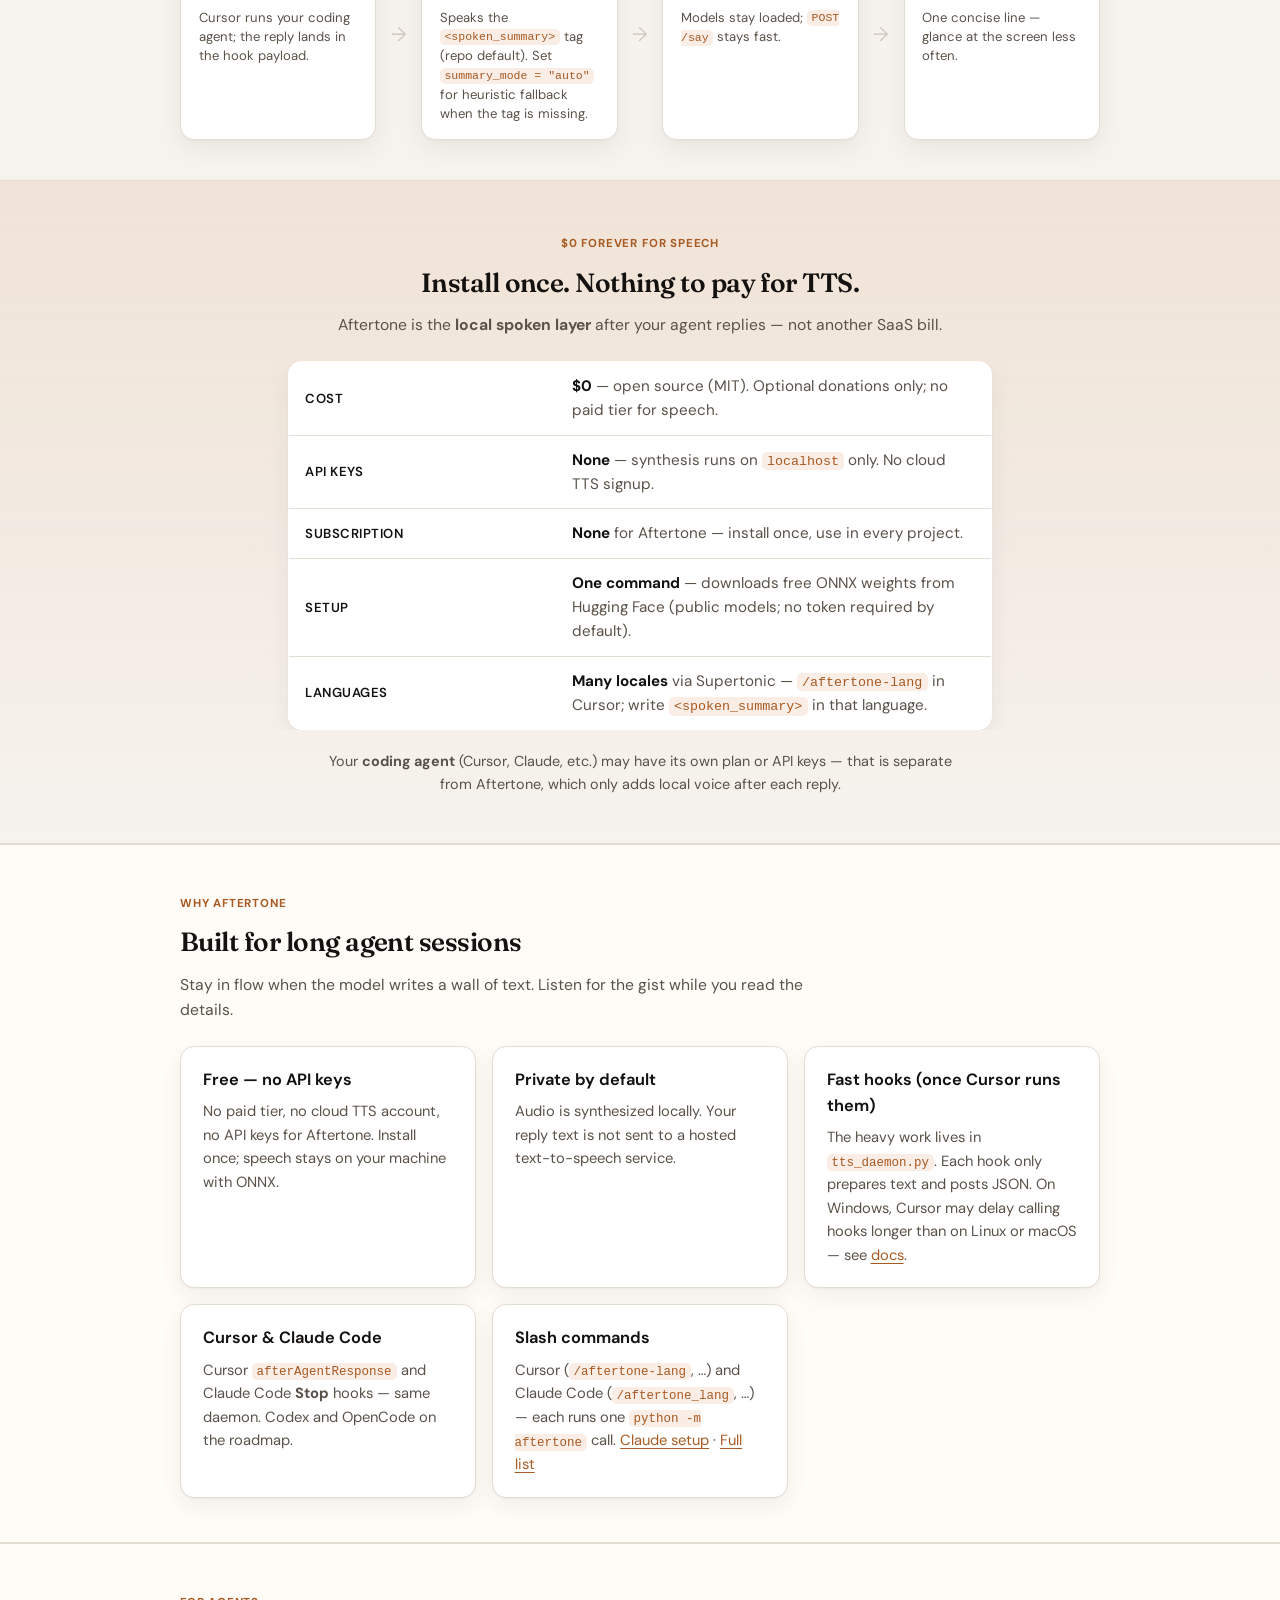
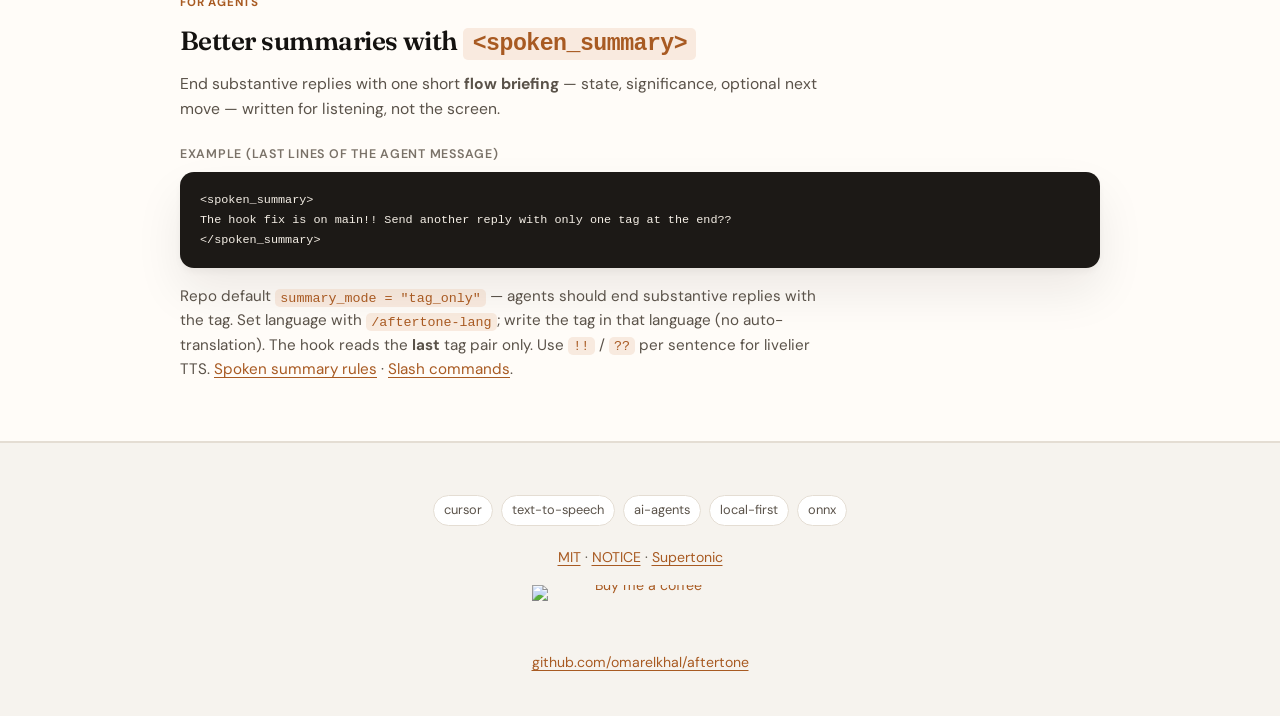
==== commit 37f84930: "fix(site): move Buy Me a Coffee button to header right Place the yellow BMC button in the sticky nav" ====
--- a/docs/index.html
+++ b/docs/index.html
@@ -28,14 +28,19 @@
         <span class="brand-mark" aria-hidden="true"></span>
         Aftertone
       </a>
-      <nav class="nav-links" aria-label="Primary">
-        <a class="is-active" href="index.html">Home</a>
-        <a href="docs.html">Docs</a>
-        <a href="https://github.com/omarelkhal/aftertone">GitHub</a>
-        <a href="#free">Free</a>
-        <a href="#demo">Demo</a>
-        <a class="nav-cta" href="#install">Install</a>
-      </nav>
+      <div class="nav-end">
+        <nav class="nav-links" aria-label="Primary">
+          <a class="is-active" href="index.html">Home</a>
+          <a href="docs.html">Docs</a>
+          <a href="https://github.com/omarelkhal/aftertone">GitHub</a>
+          <a href="#free">Free</a>
+          <a href="#demo">Video</a>
+          <a class="nav-cta" href="#install">Install</a>
+        </nav>
+        <a class="bmc-btn bmc-btn--header" href="https://buymeacoffee.com/elkhalomar" rel="noopener noreferrer" target="_blank">
+          <img src="https://cdn.buymeacoffee.com/buttons/v2/default-yellow.png" alt="Buy me a coffee" width="217" height="60" loading="lazy" />
+        </a>
+      </div>
     </div>
   </header>
 
@@ -53,49 +58,12 @@
       <p class="hero-badge">Free · No API keys · Local · Open source</p>
       <h1>Hear a short line when your agent finishes</h1>
       <p class="lead">
-        <strong>Aftertone</strong> plays a brief spoken summary after each reply — on your machine, through a tiny
-        <strong>localhost daemon</strong> and <strong>Supertonic</strong> models. <strong>Nothing to pay</strong> for speech:
-        no cloud TTS API, no Aftertone subscription, no API keys to configure.
+        <strong>Aftertone</strong> plays a brief spoken summary after each reply — local
+        <strong>Supertonic</strong> ONNX, no cloud TTS API, no subscription.
       </p>
-      <ul class="value-props" aria-label="Why Aftertone is free to run">
-        <li><strong>$0</strong> — open source; optional donations only, not a paywall</li>
-        <li><strong>No API keys</strong> — audio is synthesized on localhost only</li>
-        <li><strong>No subscription</strong> for Aftertone — one install, every project</li>
-        <li><strong>One command</strong> — uv, models, hooks, and daemon; then enable Hooks in Cursor</li>
-        <li><strong>Many languages</strong> — pick with <code>/aftertone-lang</code>; write the spoken tag in that language</li>
-      </ul>
-
-      <div class="hero-install" id="install">
-        <div class="code-block">
-          <div class="code-label">Linux / macOS</div>
-          <pre><code>curl -fsSL https://raw.githubusercontent.com/omarelkhal/aftertone/main/scripts/install.sh | bash -s -- --install-uv --start-daemon</code></pre>
-        </div>
-        <div class="code-block" style="margin-top: 1rem;">
-          <div class="code-label">Windows (PowerShell)</div>
-          <pre><code>irm https://raw.githubusercontent.com/omarelkhal/aftertone/main/scripts/install.ps1 | iex</code></pre>
-        </div>
-        <p class="hero-install-note">
-          <strong>Free install</strong> — no API keys, no Aftertone subscription, no cloud TTS account.
-          One command installs uv, models, hooks, and the daemon to <code>~/aftertone</code> or <code>%USERPROFILE%\aftertone</code>.
-          In Cursor: enable Hooks and trust your workspace — spoken TTS is already on in config.
-        </p>
-      </div>
-
-      <div class="cta-row">
-        <a class="btn btn-primary" href="docs.html#getting-started">Docs &amp; troubleshooting</a>
-        <a class="btn btn-ghost" href="https://github.com/omarelkhal/aftertone">View on GitHub</a>
-        <a class="bmc-btn" href="https://buymeacoffee.com/elkhalomar" rel="noopener noreferrer" target="_blank">
-          <img src="https://cdn.buymeacoffee.com/buttons/v2/default-yellow.png" alt="Buy me a coffee" width="217" height="60" loading="lazy" />
-        </a>
-      </div>
-
-      <section class="demo-section" id="demo" aria-labelledby="demo-heading">
-        <div class="section-head">
-          <span class="pill">Demo</span>
-          <h2 id="demo-heading">Short answers and long tasks</h2>
-          <p>Claude Code with <code>/aftertone_on</code> — hear a spoken summary when each reply finishes. For long work, you do not have to read everything.</p>
-        </div>
-        <div class="demo-video-wrap">
+
+      <div class="hero-demo" id="demo">
+        <div class="hero-demo-video-wrap">
           <video
             controls
             playsinline
@@ -110,11 +78,41 @@
             </p>
           </video>
         </div>
-        <p class="demo-caption">
-          <strong>Short response</strong> — a quick dev question ·
-          <strong>Long task</strong> — shallow-clone a repo, skim the README, listen for what it is about
-        </p>
-      </section>
+        <p class="hero-demo-caption">
+          <strong>Short response</strong> — quick dev question ·
+          <strong>Long task</strong> — clone a repo, skim the README, hear the summary — you do not have to read everything.
+          Claude Code with <code>/aftertone_on</code>.
+        </p>
+      </div>
+
+      <ul class="value-props" aria-label="Why Aftertone is free to run">
+        <li><strong>$0</strong> — open source; optional donations only, not a paywall</li>
+        <li><strong>No API keys</strong> — audio is synthesized on localhost only</li>
+        <li><strong>No subscription</strong> for Aftertone — one install, every project</li>
+        <li><strong>One command</strong> — uv, models, hooks, and daemon; then enable Hooks in Cursor</li>
+        <li><strong>Many languages</strong> — pick with <code>/aftertone-lang</code>; write the spoken tag in that language</li>
+      </ul>
+
+      <div class="hero-install" id="install">
+        <div class="code-block">
+          <div class="code-label">Linux / macOS</div>
+          <pre><code>curl -fsSL https://raw.githubusercontent.com/omarelkhal/aftertone/main/scripts/install.sh | bash -s -- --install-uv --start-daemon</code></pre>
+        </div>
+        <div class="code-block" style="margin-top: 1rem;">
+          <div class="code-label">Windows (PowerShell)</div>
+          <pre><code>irm https://raw.githubusercontent.com/omarelkhal/aftertone/main/scripts/install.ps1 | iex</code></pre>
+        </div>
+        <p class="hero-install-note">
+          <strong>Free install</strong> — no API keys, no Aftertone subscription, no cloud TTS account.
+          One command installs uv, models, hooks, and the daemon to <code>~/aftertone</code> or <code>%USERPROFILE%\aftertone</code>.
+          In Cursor: enable Hooks and trust your workspace — spoken TTS is already on in config.
+        </p>
+      </div>
+
+      <div class="cta-row">
+        <a class="btn btn-primary" href="docs.html#getting-started">Docs &amp; troubleshooting</a>
+        <a class="btn btn-ghost" href="https://github.com/omarelkhal/aftertone">View on GitHub</a>
+      </div>
 
       <div class="flow-strip flow-strip--linear" aria-label="How it works">
         <div class="flow-step">
--- a/docs/styles.css
+++ b/docs/styles.css
@@ -118,11 +118,22 @@
   box-shadow: 0 2px 8px var(--accent-glow);
 }
 
+.nav-end {
+  display: flex;
+  align-items: center;
+  justify-content: flex-end;
+  gap: 0.5rem 0.75rem;
+  flex-wrap: wrap;
+  flex: 1;
+  min-width: 0;
+}
+
 .nav-links {
   display: flex;
   align-items: center;
   gap: 0.25rem;
   flex-wrap: wrap;
+  justify-content: flex-end;
 }
 
 .nav-links a {
@@ -339,6 +350,38 @@
   font-weight: 600;
 }
 
+.hero-demo {
+  width: min(100%, 52rem);
+  margin: 0 auto 1.75rem;
+}
+
+.hero-demo-video-wrap {
+  border-radius: var(--radius);
+  overflow: hidden;
+  box-shadow: var(--shadow-lg);
+  border: 1px solid var(--border-strong);
+  background: var(--code-bg);
+}
+
+.hero-demo-video-wrap video {
+  display: block;
+  width: 100%;
+  height: auto;
+  vertical-align: middle;
+}
+
+.hero-demo-caption {
+  margin: 0.85rem auto 0;
+  max-width: 40rem;
+  font-size: 0.9rem;
+  color: var(--muted-soft);
+  line-height: 1.5;
+}
+
+.hero-demo-caption strong {
+  color: var(--fg);
+}
+
 .cta-row {
   display: flex;
   gap: 0.75rem;
@@ -364,6 +407,16 @@
 .bmc-btn img {
   display: block;
   height: 60px;
+  width: auto;
+}
+
+.bmc-btn--header {
+  flex-shrink: 0;
+  margin-left: 0.15rem;
+}
+
+.bmc-btn--header img {
+  height: 2.5rem;
   width: auto;
 }
 
@@ -824,52 +877,3 @@
   max-width: 36rem;
 }
 
-/* Demo video */
-.demo-section {
-  margin: 2.5rem 0 0;
-  padding: 0;
-}
-
-.demo-section .section-head {
-  text-align: center;
-  margin-bottom: 1.25rem;
-}
-
-.demo-section .section-head h2 {
-  font-family: var(--font-display);
-  font-size: clamp(1.35rem, 3vw, 1.75rem);
-  margin: 0 0 0.5rem;
-}
-
-.demo-section .section-head p {
-  margin: 0 auto;
-  color: var(--muted);
-  max-width: 32rem;
-  font-size: 0.98rem;
-}
-
-.demo-video-wrap {
-  border-radius: var(--radius);
-  overflow: hidden;
-  box-shadow: var(--shadow-lg);
-  border: 1px solid var(--border-strong);
-  background: var(--code-bg);
-}
-
-.demo-video-wrap video {
-  display: block;
-  width: 100%;
-  height: auto;
-  vertical-align: middle;
-}
-
-.demo-caption {
-  margin: 0.85rem 0 0;
-  text-align: center;
-  font-size: 0.9rem;
-  color: var(--muted-soft);
-}
-
-.demo-caption strong {
-  color: var(--fg);
-}
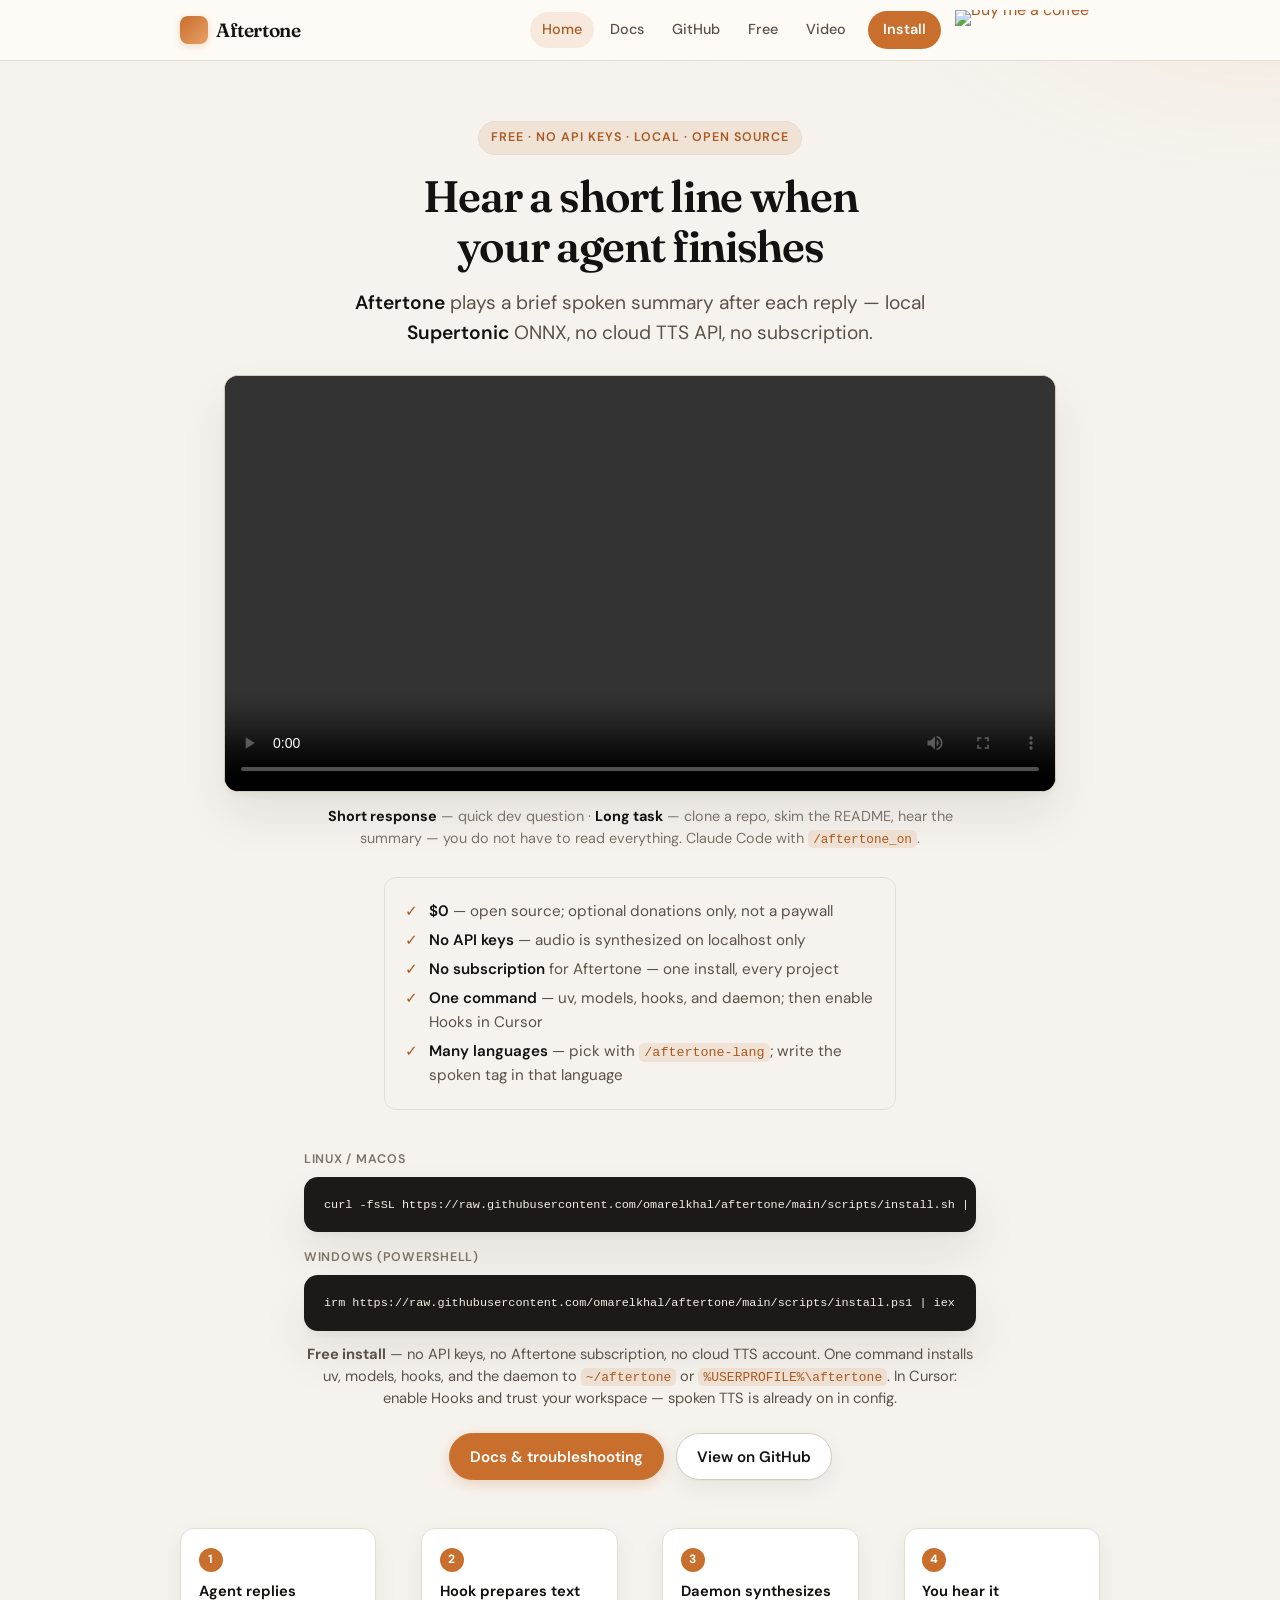
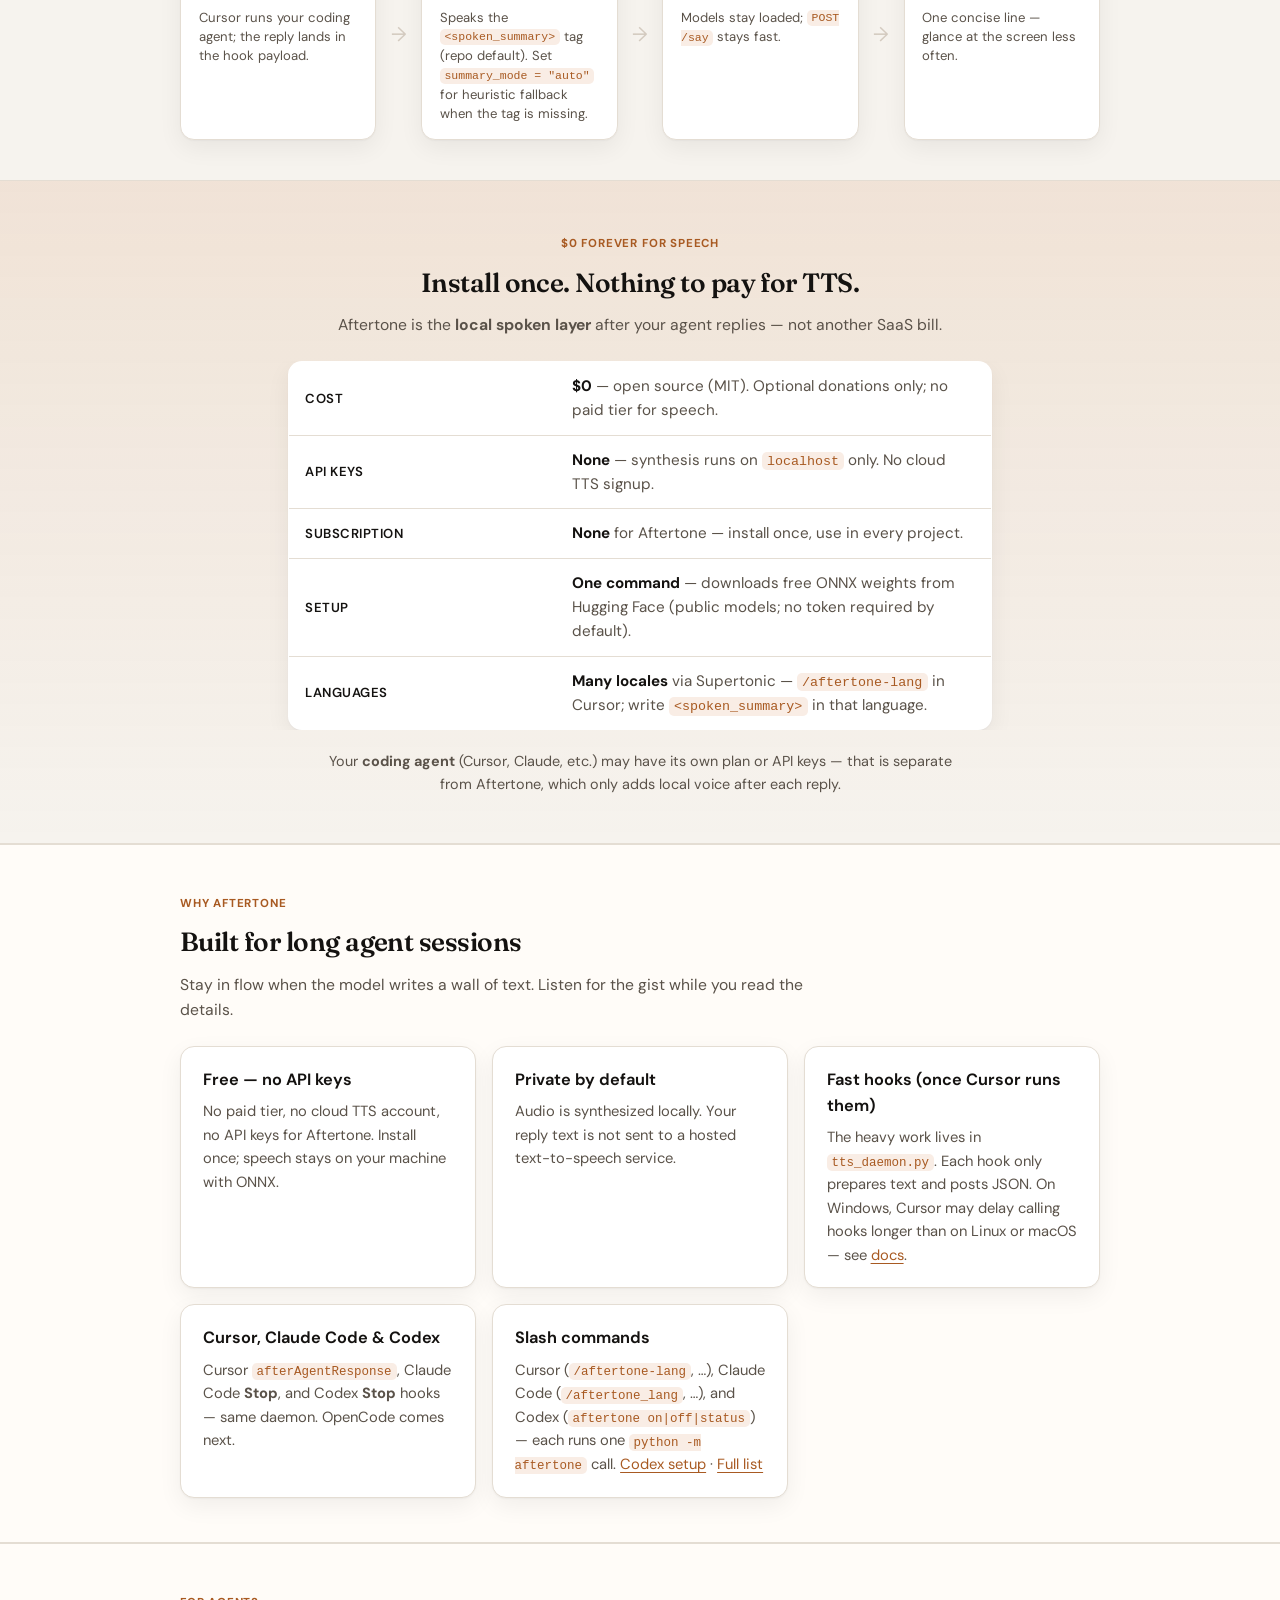
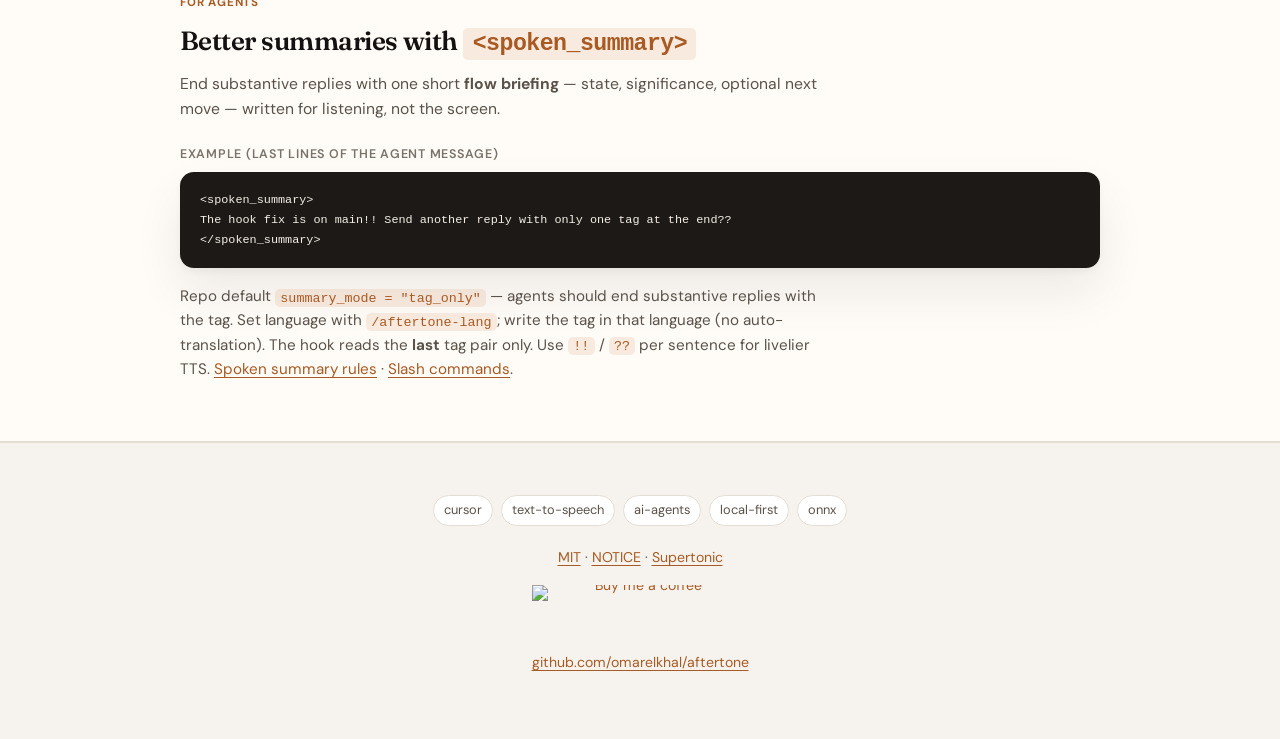
==== commit 0f30dce9: "docs(site): add Codex setup" ====
--- a/docs/index.html
+++ b/docs/index.html
@@ -201,12 +201,12 @@
             <p>The heavy work lives in <code>tts_daemon.py</code>. Each hook only prepares text and posts JSON. On Windows, Cursor may delay calling hooks longer than on Linux or macOS — see <a href="docs.html#windows-hook-latency">docs</a>.</p>
           </article>
           <article class="card">
-            <h3>Cursor &amp; Claude Code</h3>
-            <p>Cursor <code>afterAgentResponse</code> and Claude Code <strong>Stop</strong> hooks — same daemon. Codex and OpenCode on the roadmap.</p>
+            <h3>Cursor, Claude Code &amp; Codex</h3>
+            <p>Cursor <code>afterAgentResponse</code>, Claude Code <strong>Stop</strong>, and Codex <strong>Stop</strong> hooks — same daemon. OpenCode comes next.</p>
           </article>
           <article class="card">
             <h3>Slash commands</h3>
-            <p>Cursor (<code>/aftertone-lang</code>, …) and Claude Code (<code>/aftertone_lang</code>, …) — each runs one <code>python -m aftertone</code> call. <a href="docs.html#slash-claude">Claude setup</a> · <a href="docs.html#slash-commands">Full list</a></p>
+            <p>Cursor (<code>/aftertone-lang</code>, …), Claude Code (<code>/aftertone_lang</code>, …), and Codex (<code>aftertone on|off|status</code>) — each runs one <code>python -m aftertone</code> call. <a href="docs.html#codex">Codex setup</a> · <a href="docs.html#slash-commands">Full list</a></p>
           </article>
         </div>
       </div>
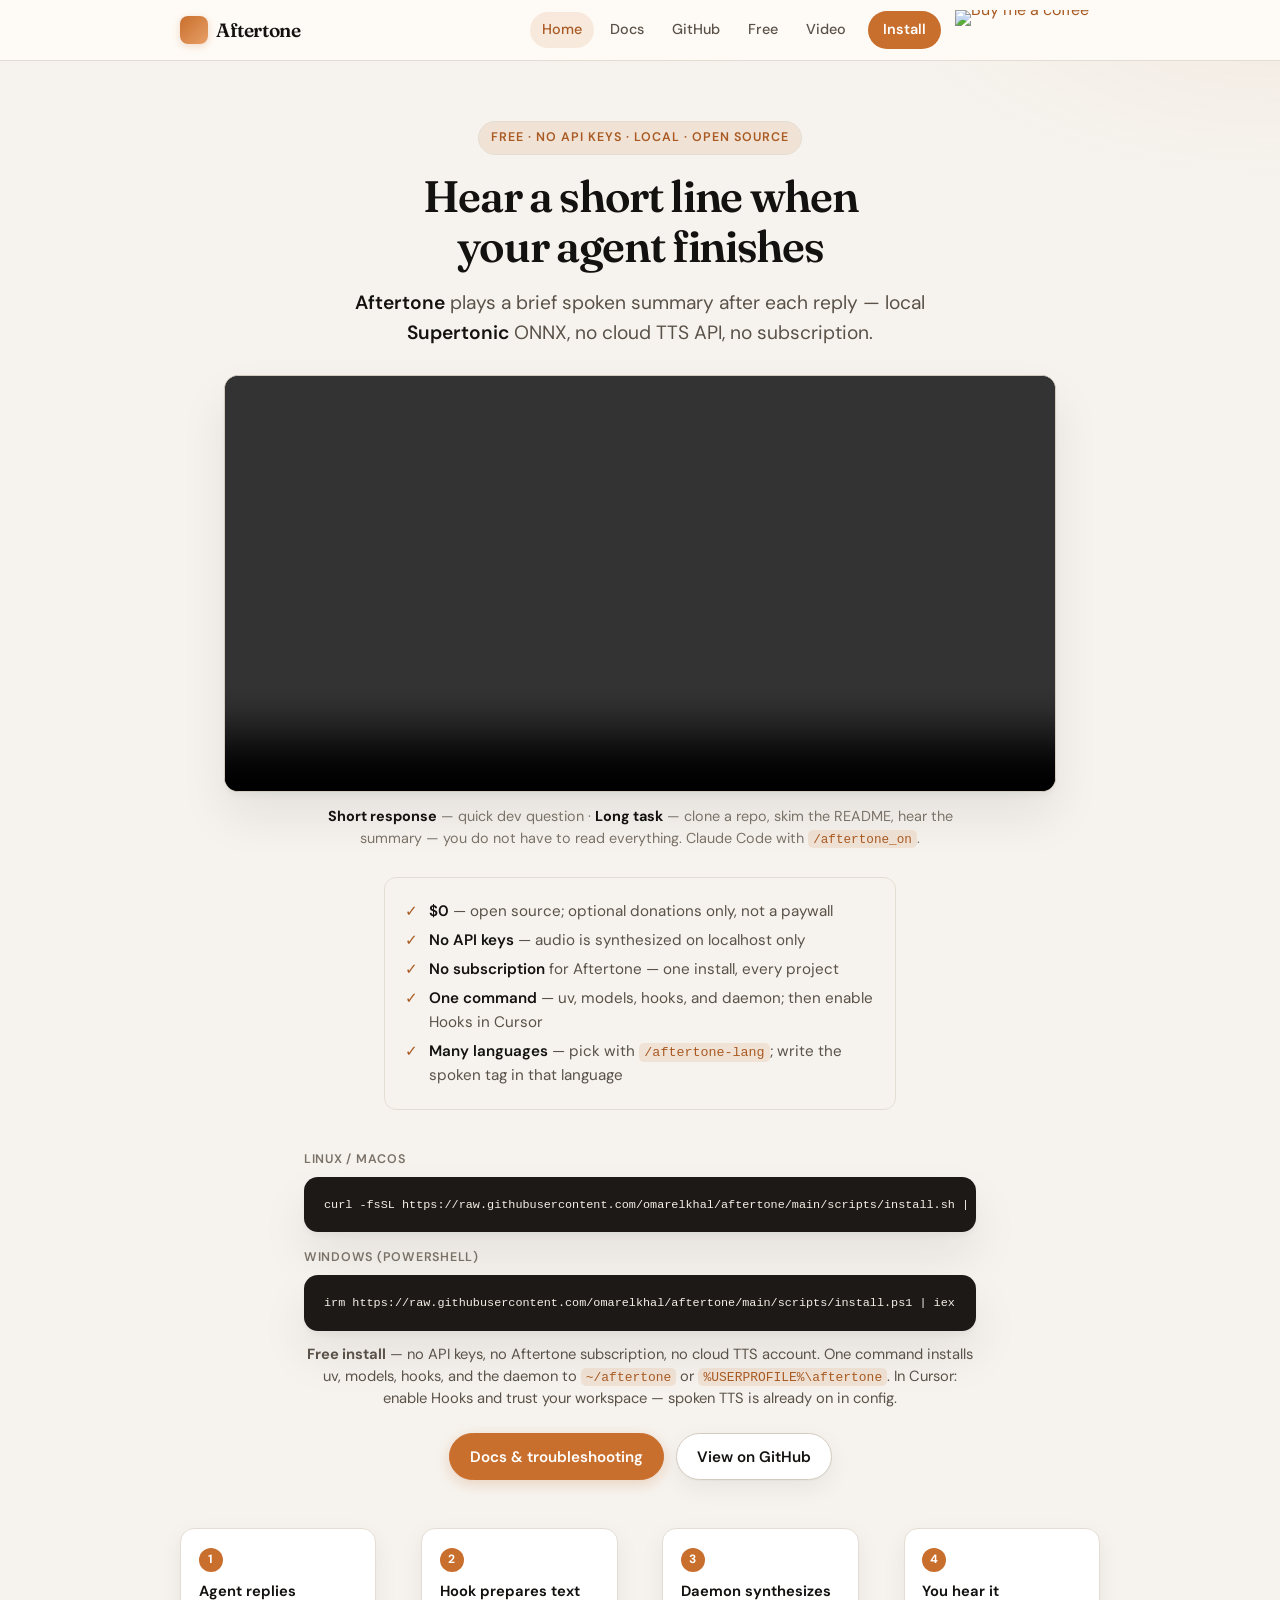
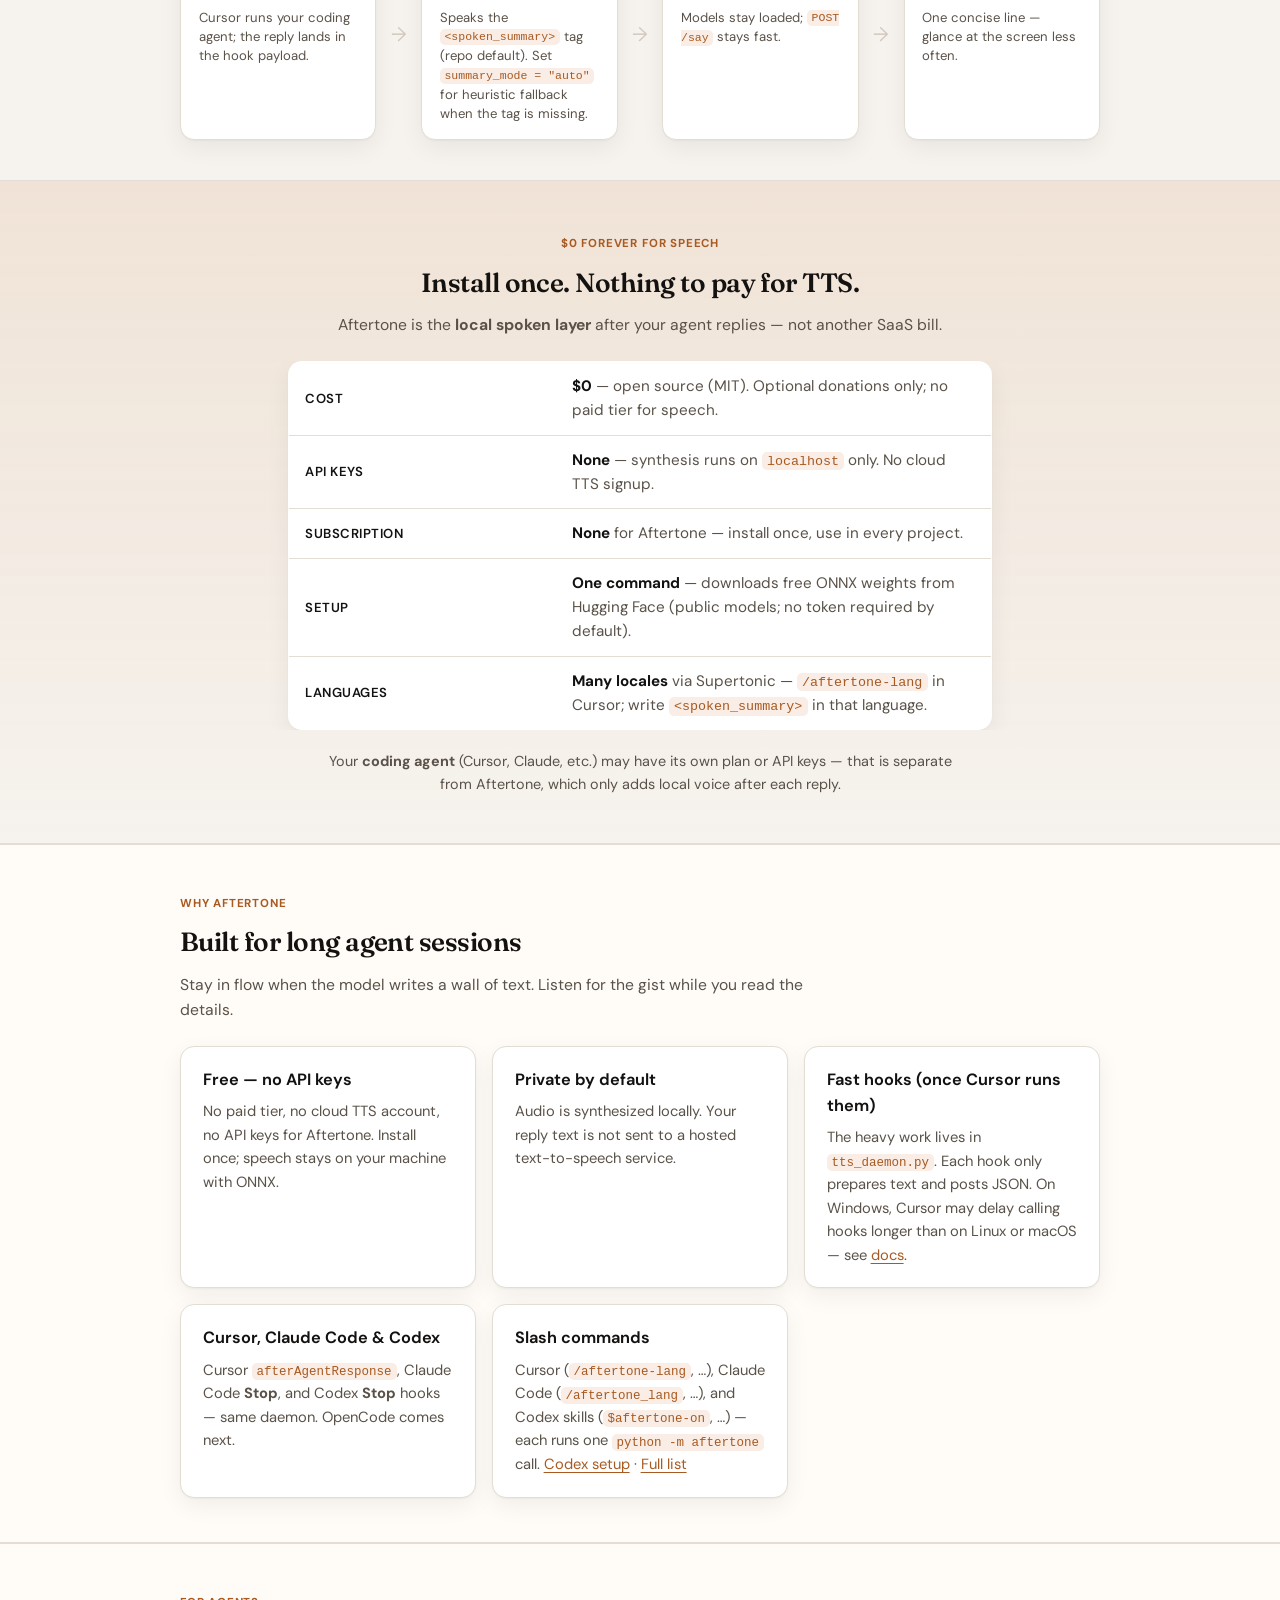
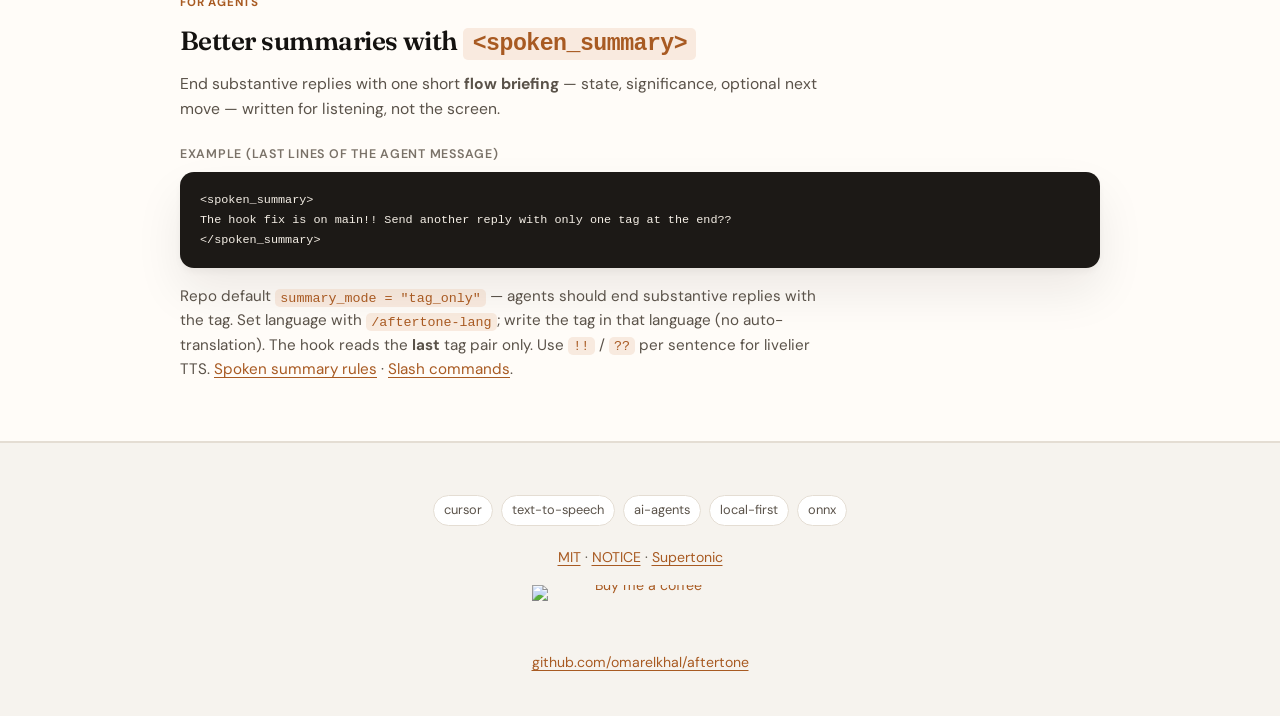
==== commit 8c84b168: "Add Codex activation skills" ====
--- a/docs/index.html
+++ b/docs/index.html
@@ -206,7 +206,7 @@
           </article>
           <article class="card">
             <h3>Slash commands</h3>
-            <p>Cursor (<code>/aftertone-lang</code>, …), Claude Code (<code>/aftertone_lang</code>, …), and Codex (<code>aftertone on|off|status</code>) — each runs one <code>python -m aftertone</code> call. <a href="docs.html#codex">Codex setup</a> · <a href="docs.html#slash-commands">Full list</a></p>
+            <p>Cursor (<code>/aftertone-lang</code>, …), Claude Code (<code>/aftertone_lang</code>, …), and Codex skills (<code>$aftertone-on</code>, …) — each runs one <code>python -m aftertone</code> call. <a href="docs.html#codex">Codex setup</a> · <a href="docs.html#slash-commands">Full list</a></p>
           </article>
         </div>
       </div>
